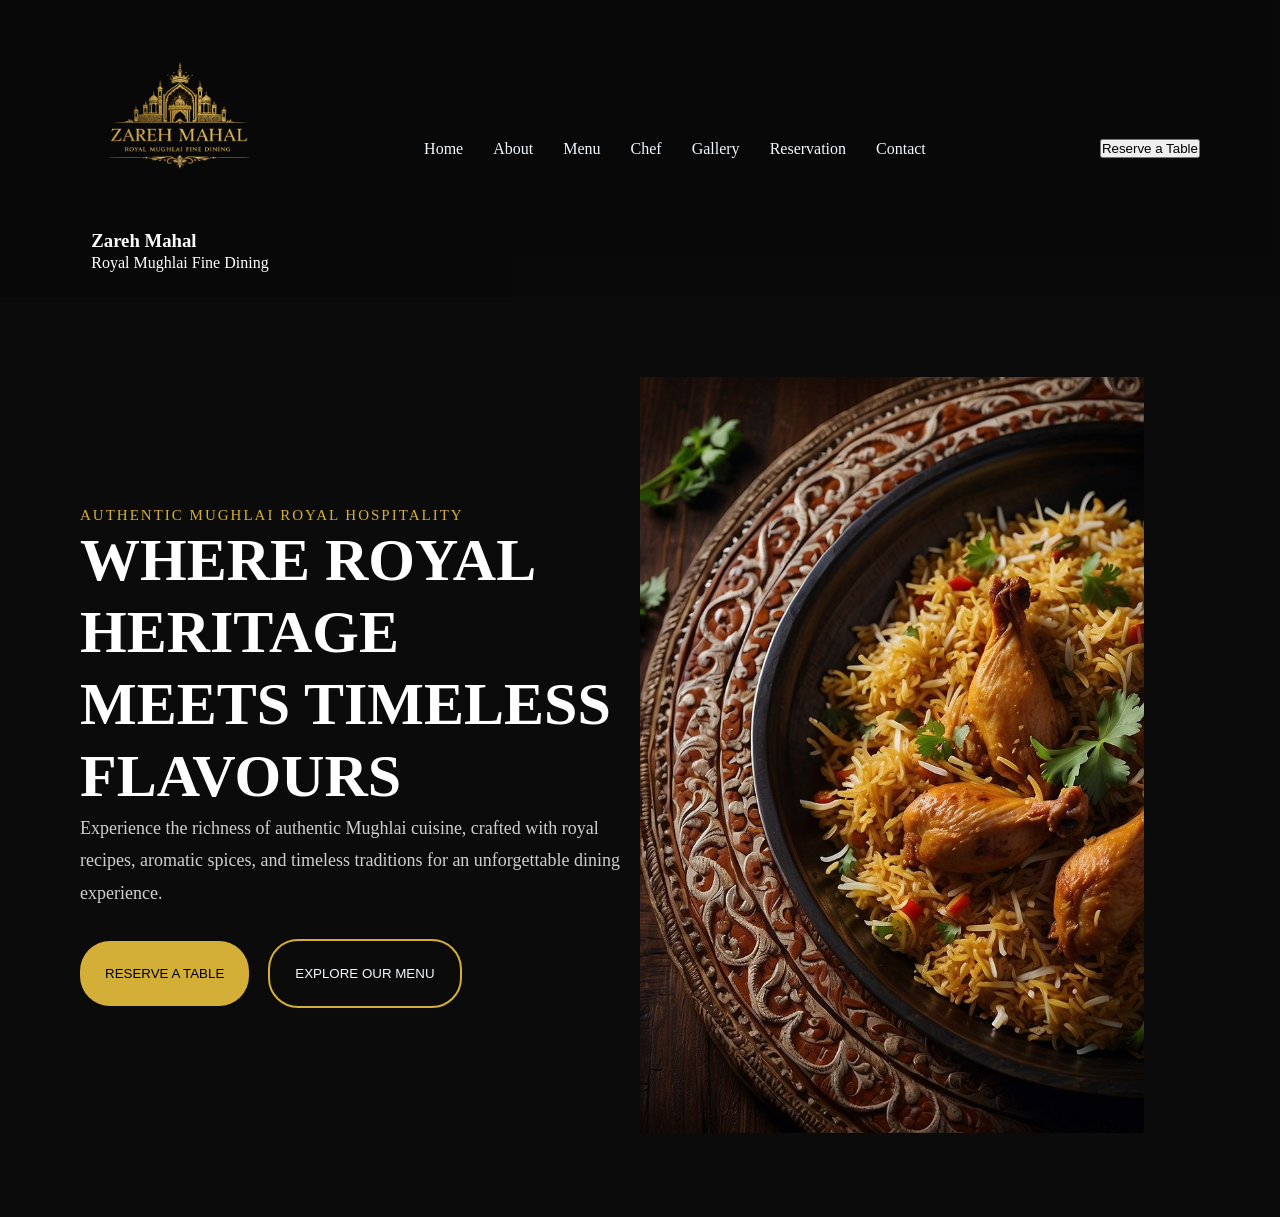
==== index.html @ f28a4c73 "Add initial HTML structure and CSS styles for Zareh Mahal website" ====
<!DOCTYPE html>
<html lang="'en">
    <head>
        <meta charset="UTF-8">
        <meta name="viewport" content="width=device-width initial scale=1.0">
        <title>ZAREH-MAHAL</title>
        <link rel="icon" type="pictures/png" href="pictures/zareh mahal logo.png">
        <link rel="stylesheet" href="styles.css">
    </head>
    <body>
        <section class="hero">
            <div class="header-part">
            <nav class="navbar">
                <div class="logo">
                    <img src="pictures/zareh mahal logo.png" alt="'zareh mahal logo">
                    <div class="logo-text">
                        <h1>Zareh Mahal</h1>
                        <p>Royal Mughlai Fine Dining</p>
                    </div>
                </div>
                <ul class="nav-links">
                    <li><a href="#home">Home</a></li>
                    <li><a href="#about">About</a></li>
                    <li><a href="#menu">Menu</a></li>
                    <li><a href="#chef">Chef</a></li>
                    <li><a href="#gallery">Gallery</a></li>
                    <li><a href="#reservation">Reservation</a></li>
                    <li><a href="#contact">Contact</a></li>
                </ul>
                <button class="reserve" >Reserve a Table</button>
            </div>
            </nav>
            <div class="hero-container">
                <div class="hero-content">
                    <span class="tagline">
                        AUTHENTIC MUGHLAI ROYAL HOSPITALITY
                    </span>
                    <h2>
                        WHERE ROYAL HERITAGE <br>
                        MEETS TIMELESS FLAVOURS
                    </h2>
                    <p>
                        Experience the richness of authentic Mughlai cuisine,
                        crafted with royal recipes, aromatic spices, and timeless traditions
                        for an unforgettable dining experience.
                    </p>
                    <button class="btn1">RESERVE A TABLE</button>
                    <button class="btn2">EXPLORE OUR MENU</button>
                </div>
                <div class="hero-image">
                    <img src="pictures/biriyanibg1.jpg" alt="Royal dish">
                </div>
            </div>
        </section>
    </body>
</html>
---- styles.css ----
*{
    margin: 0;
    padding: 0;
    box-sizing: border-box;
}
body{
    background-color: #0b0b0b;
    color: white;
}
.hero{
    width: 100%;
    min-height: 100vh;
    background-color: #0b0b0b;
}
.navbar{
    display:flex;
    justify-content: space-between;
    align-items: center;
    padding: 25px 80px;
    position: sticky;
    top: 0;

    background: rgba(0, 0, 0, 0.2);
    backdrop-filter: blur (10px);
}
.logo{
    display: flex;
    flex-direction: column;
    align-items: center;
    gap: 5px;
}
.logo img{
    width: 200px;
}
.logo h1{
    font size: 30px;
}
.logo p{
    font-family: 15px;
}
.nav-links{
    display: flex;
    list-style: none;
    gap: 30px;
    margin: 30px;
}
.nav-links a{
    text-decoration: none;
    color: aliceblue;
}
.reserve{
    margin-left: 30px;
    text-decoration: none;
}
.hero-container{
    display:flex;
    justify-content: space-between;
    align-items: center;
    padding: 80px;
}
.hero-content{
    flex: 1;
}
.hero-image{
    flex: 1;
}
.header-part{
    position: sticky;
}
.hero-image img{
    width: 90%;
    max-width: 550px;
}
.tagline{
    color: #d4af37;
    font-size:15px ;
    letter-spacing: 2px;
}
.hero-content h2{
    font-size: 60px;
    margin: 20px,0;
    line-height: 1.2;
}
.hero-content p{
    font-size: 18px;
    line-height: 1.8;
    color: #cfcfcf;
    margin-bottom: 30px;

}
.btn1,.btn2{
    padding: 25px;
    margin-right: 15px;
    cursor: pointer;
}
.logo-text h1{
    margin-bottom: 2px;
}
.logo-text p{
    margin-top: 0;
}
}
.hero-content{
    width: 50%;
}
}
.hero-content img{
    width: 50%;
    text-align: center;
}
.btn1{
    background-color: #d4af37;
    color: black;
    border: none;
    padding: 14px, 30px;
    border-radius: 30px;
    cursor: pointer;
    margin-right: 15px;
}
.btn2{
    background: transparent;
    color: aliceblue;
    border: 2px solid #d4af37;
    padding: 14px, 30px;
    border-radius: 30px;
    cursor: pointer;
}
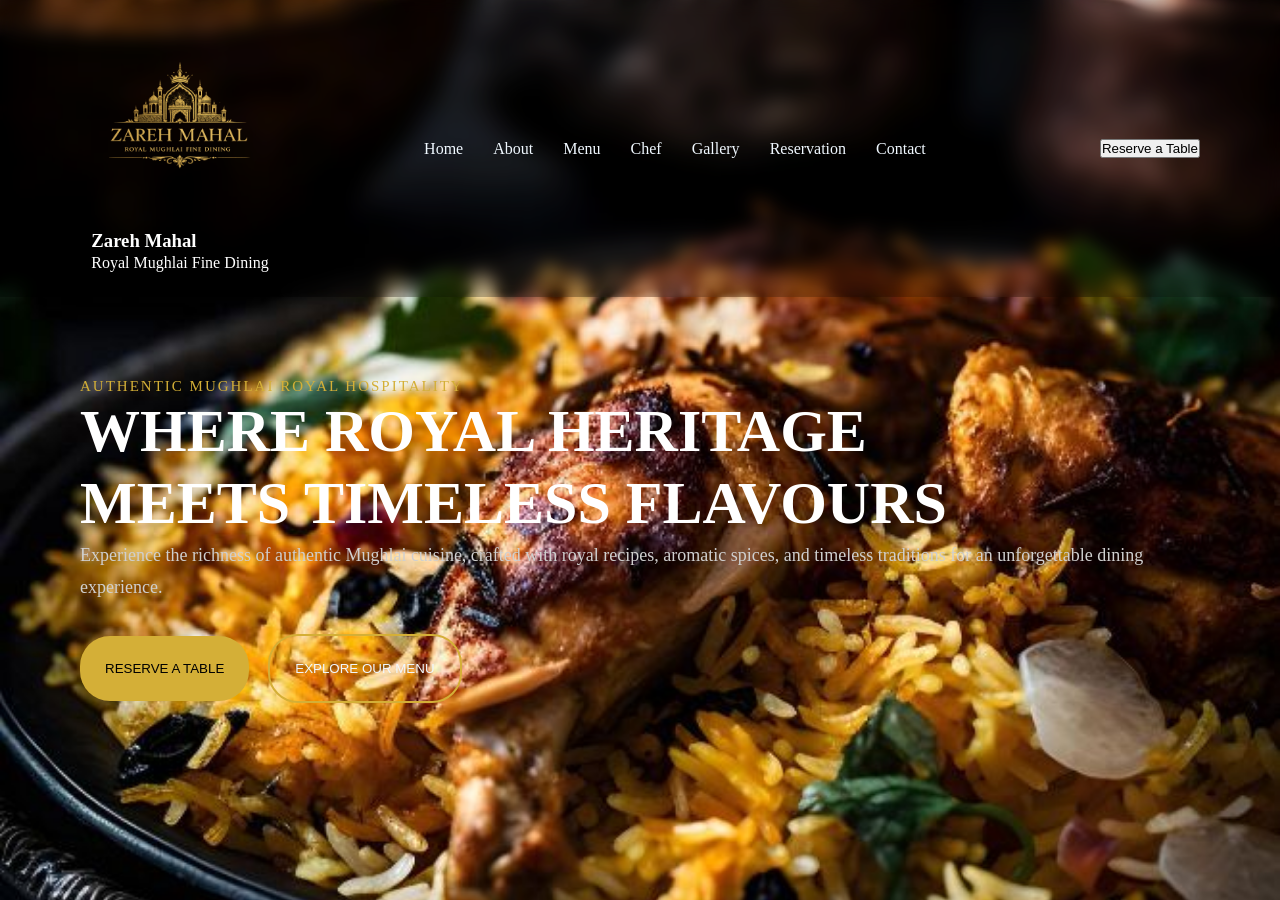
==== commit 94ee6f59: "Remove hero image from index.html, add menu.html with navigation links, and create menustyles.css; u" ====
--- a/index.html
+++ b/index.html
@@ -47,9 +47,6 @@
                     <button class="btn1">RESERVE A TABLE</button>
                     <button class="btn2">EXPLORE OUR MENU</button>
                 </div>
-                <div class="hero-image">
-                    <img src="pictures/biriyanibg1.jpg" alt="Royal dish">
-                </div>
             </div>
         </section>
     </body>
--- a/styles.css
+++ b/styles.css
@@ -11,6 +11,10 @@
     width: 100%;
     min-height: 100vh;
     background-color: #0b0b0b;
+    background-image: url(pictures/biriyanibg2.jpg);
+    background-repeat: no-repeat;
+    background-size: cover;
+    background-position: center;
 }
 .navbar{
     display:flex;
@@ -19,6 +23,10 @@
     padding: 25px 80px;
     position: sticky;
     top: 0;
+    left: 0;
+    width: 100%;
+    background: rgba(0, 0, 0, 0.2);
+    backdrop-filter: blur(8px);
 
     background: rgba(0, 0, 0, 0.2);
     backdrop-filter: blur (10px);
@@ -70,6 +78,7 @@
 .hero-image img{
     width: 90%;
     max-width: 550px;
+    border-radius: 20px;
 }
 .tagline{
     color: #d4af37;
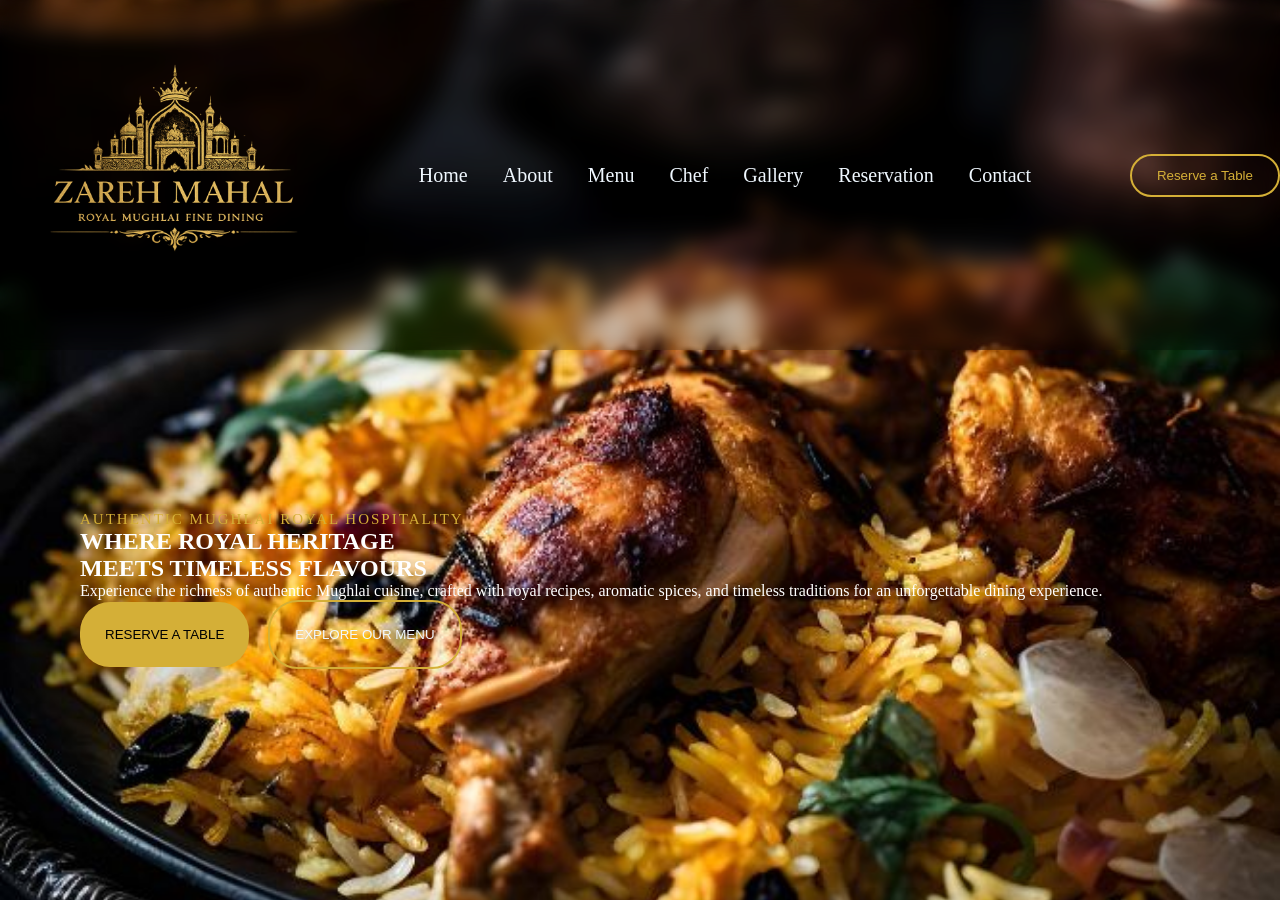
==== commit 3b49e123: "Implement menu page with detailed menu items and styles; update navigation links in index.html and s" ====
--- a/index.html
+++ b/index.html
@@ -13,15 +13,11 @@
             <nav class="navbar">
                 <div class="logo">
                     <img src="pictures/zareh mahal logo.png" alt="'zareh mahal logo">
-                    <div class="logo-text">
-                        <h1>Zareh Mahal</h1>
-                        <p>Royal Mughlai Fine Dining</p>
-                    </div>
                 </div>
                 <ul class="nav-links">
                     <li><a href="#home">Home</a></li>
                     <li><a href="#about">About</a></li>
-                    <li><a href="#menu">Menu</a></li>
+                    <li><a href="menu.html">Menu</a></li>
                     <li><a href="#chef">Chef</a></li>
                     <li><a href="#gallery">Gallery</a></li>
                     <li><a href="#reservation">Reservation</a></li>
@@ -45,7 +41,7 @@
                         for an unforgettable dining experience.
                     </p>
                     <button class="btn1">RESERVE A TABLE</button>
-                    <button class="btn2">EXPLORE OUR MENU</button>
+                    <a href="menu.html"><button class="btn2">EXPLORE OUR MENU</button></a>
                 </div>
             </div>
         </section>
--- a/styles.css
+++ b/styles.css
@@ -20,16 +20,12 @@
     display:flex;
     justify-content: space-between;
     align-items: center;
-    padding: 25px 80px;
     position: sticky;
     top: 0;
     left: 0;
     width: 100%;
     background: rgba(0, 0, 0, 0.2);
-    backdrop-filter: blur(8px);
-
-    background: rgba(0, 0, 0, 0.2);
-    backdrop-filter: blur (10px);
+    backdrop-filter: blur(10px);
 }
 .logo{
     display: flex;
@@ -38,7 +34,7 @@
     gap: 5px;
 }
 .logo img{
-    width: 200px;
+    width: 350px;
 }
 .logo h1{
     font size: 30px;
@@ -49,16 +45,22 @@
 .nav-links{
     display: flex;
     list-style: none;
-    gap: 30px;
-    margin: 30px;
+    gap: 35px;
+    font-size: 20px;
 }
 .nav-links a{
     text-decoration: none;
     color: aliceblue;
 }
 .reserve{
+    padding: 12px 25px;
+    border:2px solid #d4af37;
+    background: transparent;
     margin-left: 30px;
     text-decoration: none;
+    cursor: pointer;
+    color: #d4af37;
+    border-radius: 40px;
 }
 .hero-container{
     display:flex;
@@ -68,6 +70,7 @@
 }
 .hero-content{
     flex: 1;
+    padding-top: 80px;
 }
 .hero-image{
     flex: 1;
@@ -84,18 +87,6 @@
     color: #d4af37;
     font-size:15px ;
     letter-spacing: 2px;
-}
-.hero-content h2{
-    font-size: 60px;
-    margin: 20px,0;
-    line-height: 1.2;
-}
-.hero-content p{
-    font-size: 18px;
-    line-height: 1.8;
-    color: #cfcfcf;
-    margin-bottom: 30px;
-
 }
 .btn1,.btn2{
     padding: 25px;
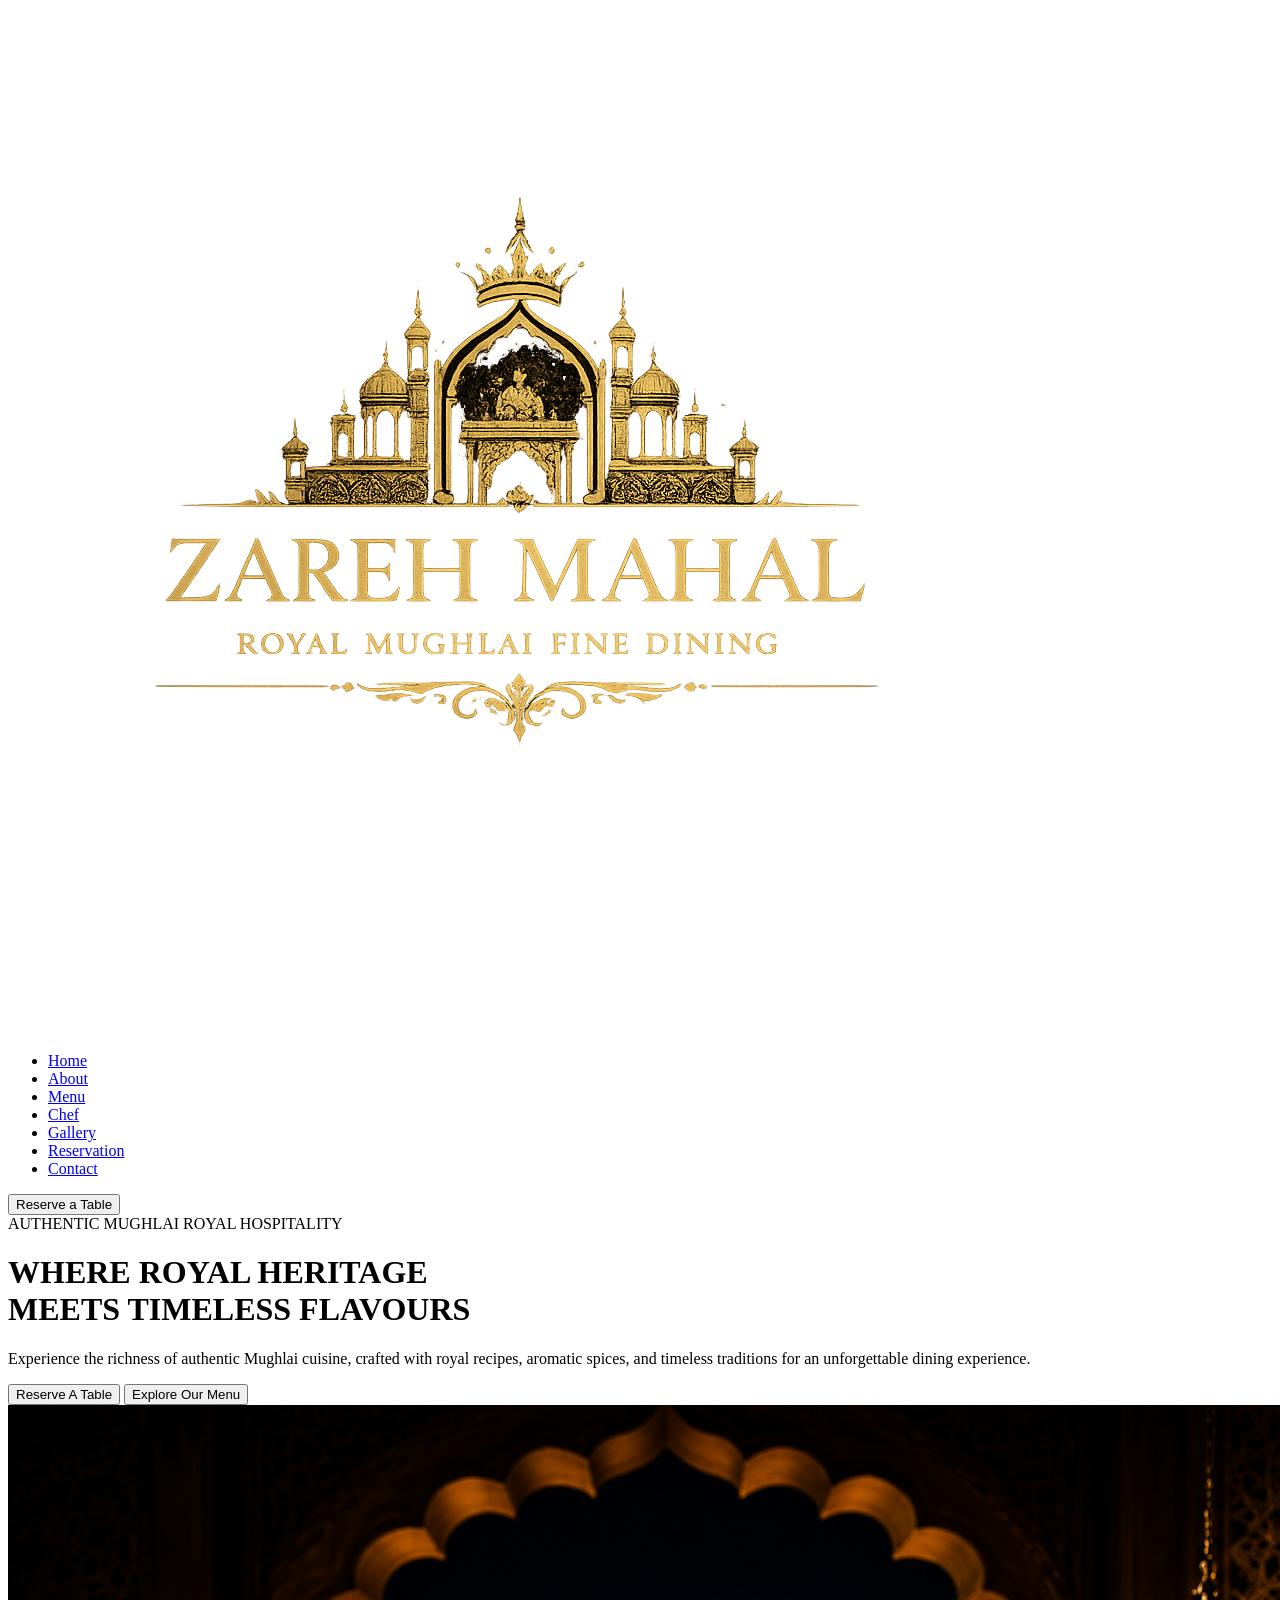
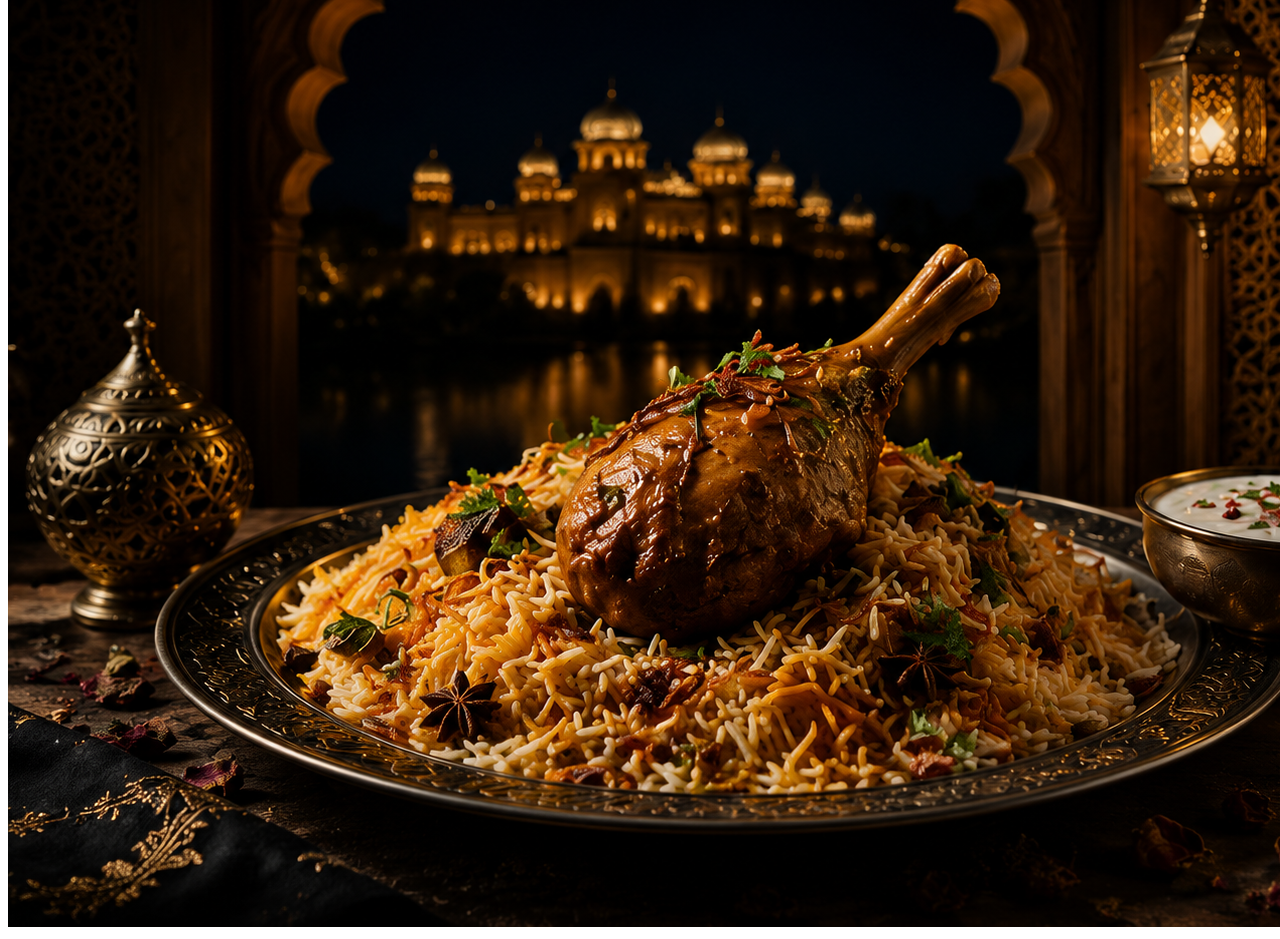
==== commit cc8bbdde: "Refactor index.html structure, enhance menu.html with new dishes, and update menustyles.css; remove " ====
--- a/index.html
+++ b/index.html
@@ -1,49 +1,75 @@
 <!DOCTYPE html>
-<html lang="'en">
+<html lang="en">
     <head>
         <meta charset="UTF-8">
-        <meta name="viewport" content="width=device-width initial scale=1.0">
+        <meta name="viewport" content="width=device-width, initial scale=1.0">
         <title>ZAREH-MAHAL</title>
         <link rel="icon" type="pictures/png" href="pictures/zareh mahal logo.png">
         <link rel="stylesheet" href="styles.css">
     </head>
     <body>
-        <section class="hero">
-            <div class="header-part">
-            <nav class="navbar">
-                <div class="logo">
-                    <img src="pictures/zareh mahal logo.png" alt="'zareh mahal logo">
+        <header class="hero">
+
+                <nav class="navbar">
+
+                    <div class="logo">
+                        <img src="pictures/zareh mahal logo.png" alt="'zareh mahal logo">
+                    </div>
+
+                    <ul class="nav-links">
+                        <li><a href="#home">Home</a></li>
+                        <li><a href="#about">About</a></li>
+                        <li><a href="menu.html">Menu</a></li>
+                        <li><a href="#chef">Chef</a></li>
+                        <li><a href="#gallery">Gallery</a></li>
+                        <li><a href="#reservation">Reservation</a></li>
+                        <li><a href="#contact">Contact</a></li>
+                    </ul>
+
+                    <a href="#reservation" class="reserve-btn"><button class="reserve" >Reserve a Table</button></a>
+                </nav>
+
+                <!-- hero -->
+
+                <div class="hero-container">
+
+                    <div class="hero-content">
+
+                        <span class="tagline">
+                            AUTHENTIC MUGHLAI ROYAL HOSPITALITY
+                        </span>
+
+                        <h1>
+                            WHERE ROYAL HERITAGE <br>
+                            MEETS TIMELESS FLAVOURS
+                        </h1>
+
+                        <p>
+                            Experience the richness of authentic Mughlai cuisine,
+                            crafted with royal recipes, aromatic spices, and timeless traditions
+                            for an unforgettable dining experience.
+                        </p>
+
+                        <div class="hero-buttons">
+                            <a href="#reservation" class="btn1"><button>Reserve A Table</button></a>
+
+                            <a href="menu.html" class="btn2"><button>Explore Our Menu</button></a>
+                        </div>
+
+                    </div>
+
                 </div>
-                <ul class="nav-links">
-                    <li><a href="#home">Home</a></li>
-                    <li><a href="#about">About</a></li>
-                    <li><a href="menu.html">Menu</a></li>
-                    <li><a href="#chef">Chef</a></li>
-                    <li><a href="#gallery">Gallery</a></li>
-                    <li><a href="#reservation">Reservation</a></li>
-                    <li><a href="#contact">Contact</a></li>
-                </ul>
-                <button class="reserve" >Reserve a Table</button>
-            </div>
-            </nav>
-            <div class="hero-container">
-                <div class="hero-content">
-                    <span class="tagline">
-                        AUTHENTIC MUGHLAI ROYAL HOSPITALITY
-                    </span>
-                    <h2>
-                        WHERE ROYAL HERITAGE <br>
-                        MEETS TIMELESS FLAVOURS
-                    </h2>
-                    <p>
-                        Experience the richness of authentic Mughlai cuisine,
-                        crafted with royal recipes, aromatic spices, and timeless traditions
-                        for an unforgettable dining experience.
-                    </p>
-                    <button class="btn1">RESERVE A TABLE</button>
-                    <a href="menu.html"><button class="btn2">EXPLORE OUR MENU</button></a>
+
+
+                <div class="hero-image">
+
+                    <img src="pictures/hero image.png" alt="hero-image">
+
                 </div>
-            </div>
+        </header>
+
+        <section id="about" class="about-section">
+            
         </section>
     </body>
 </html>
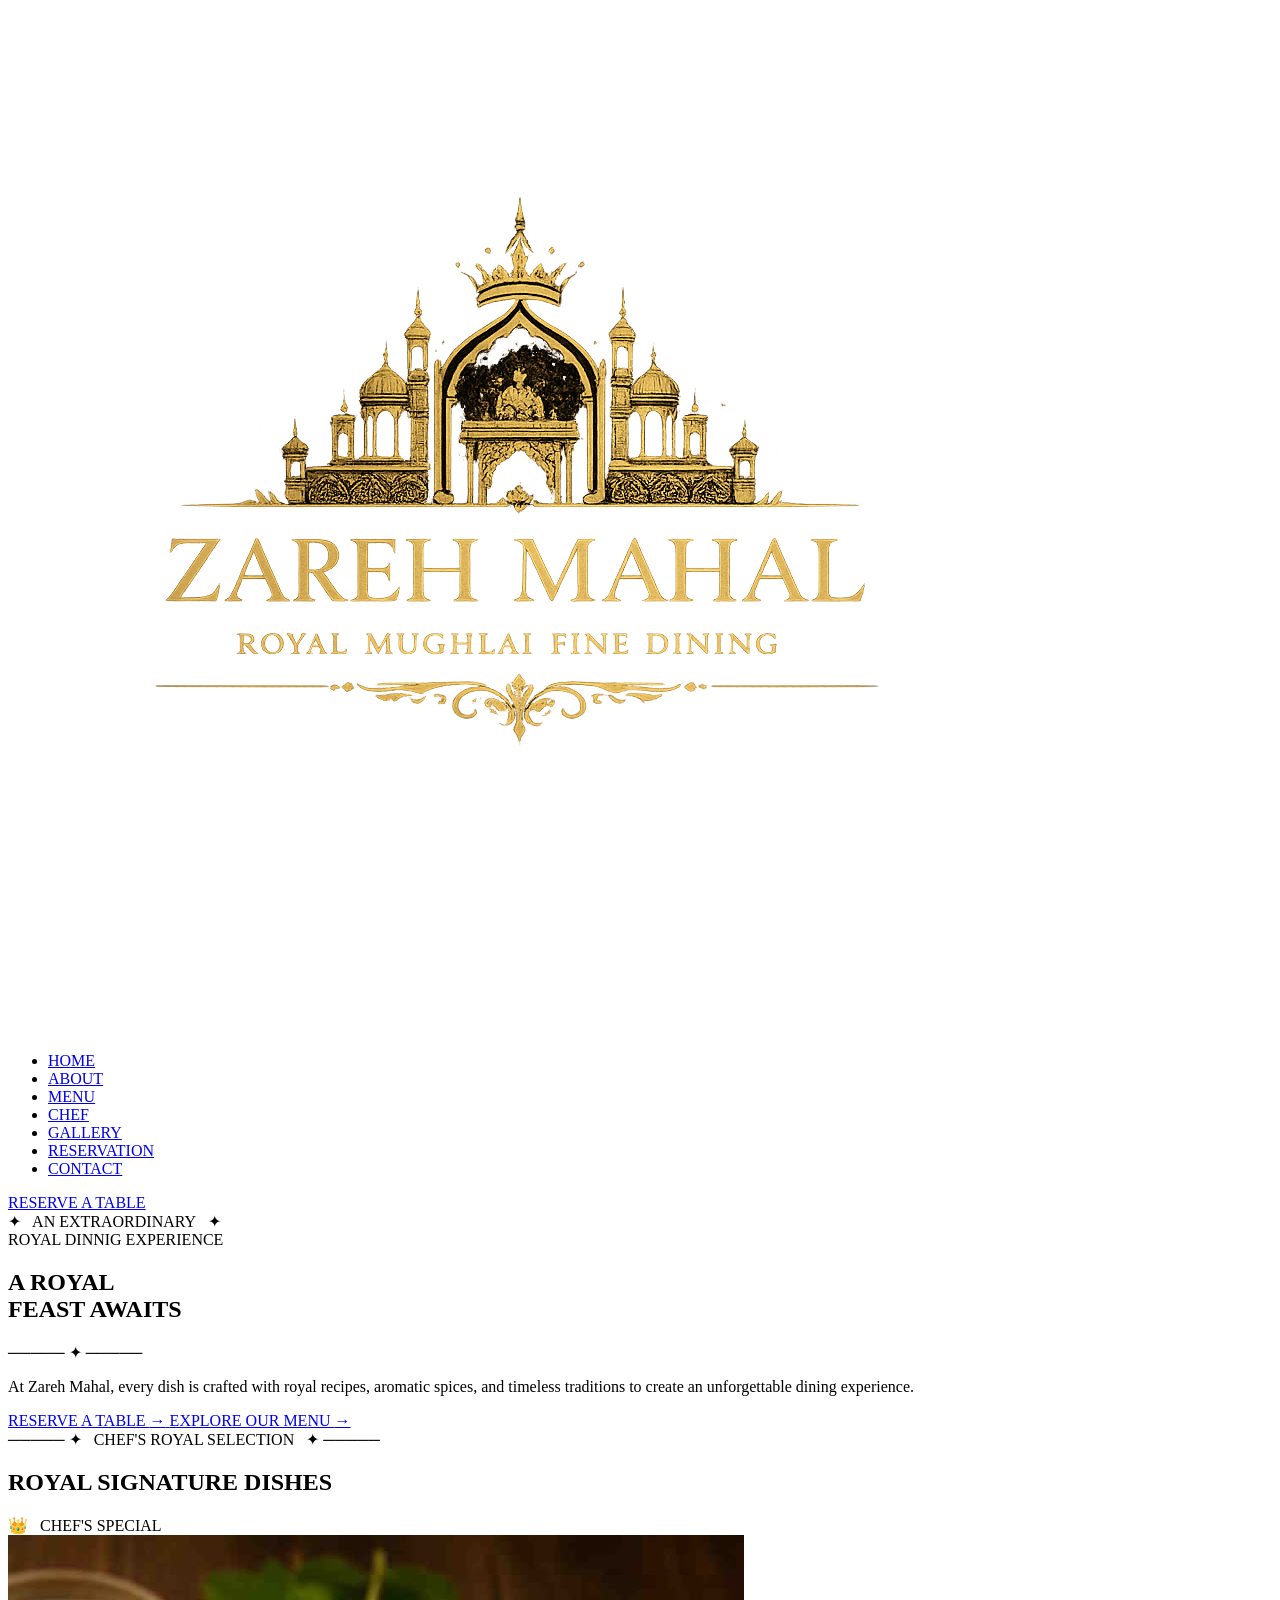
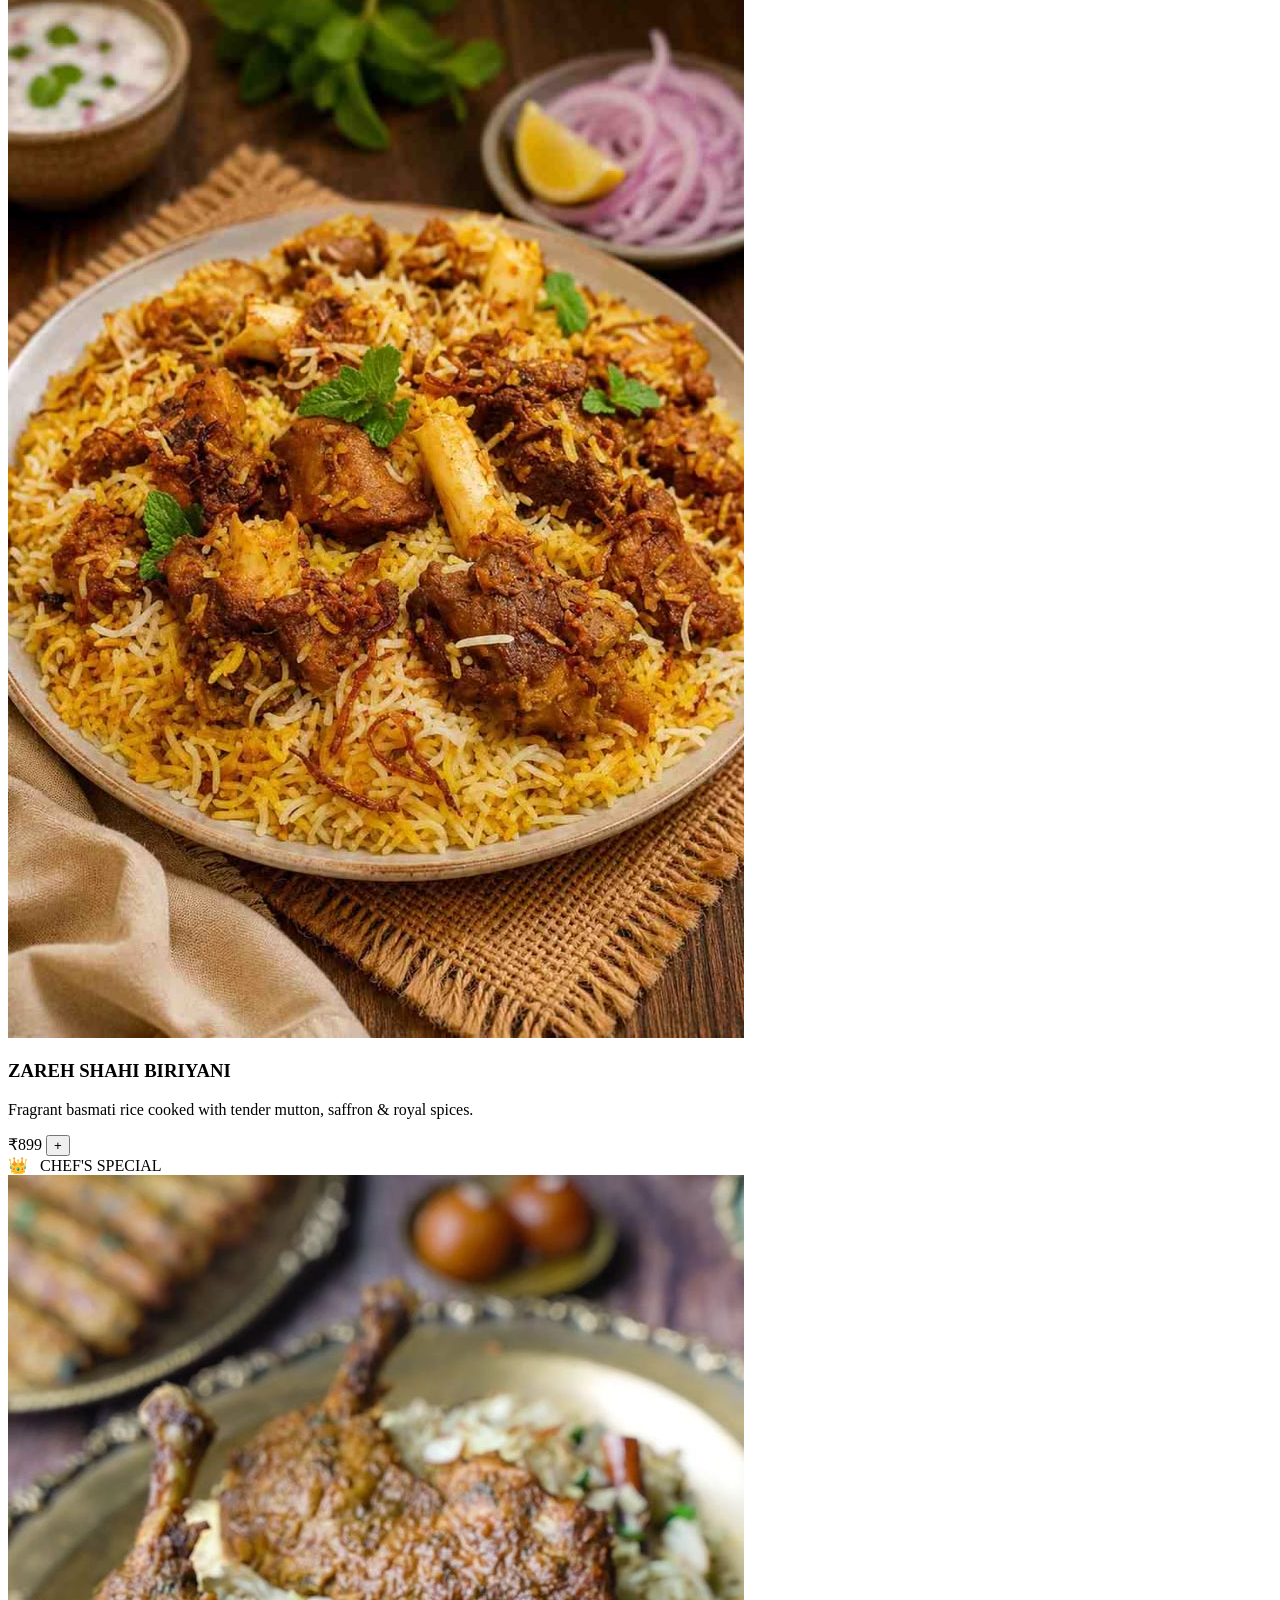
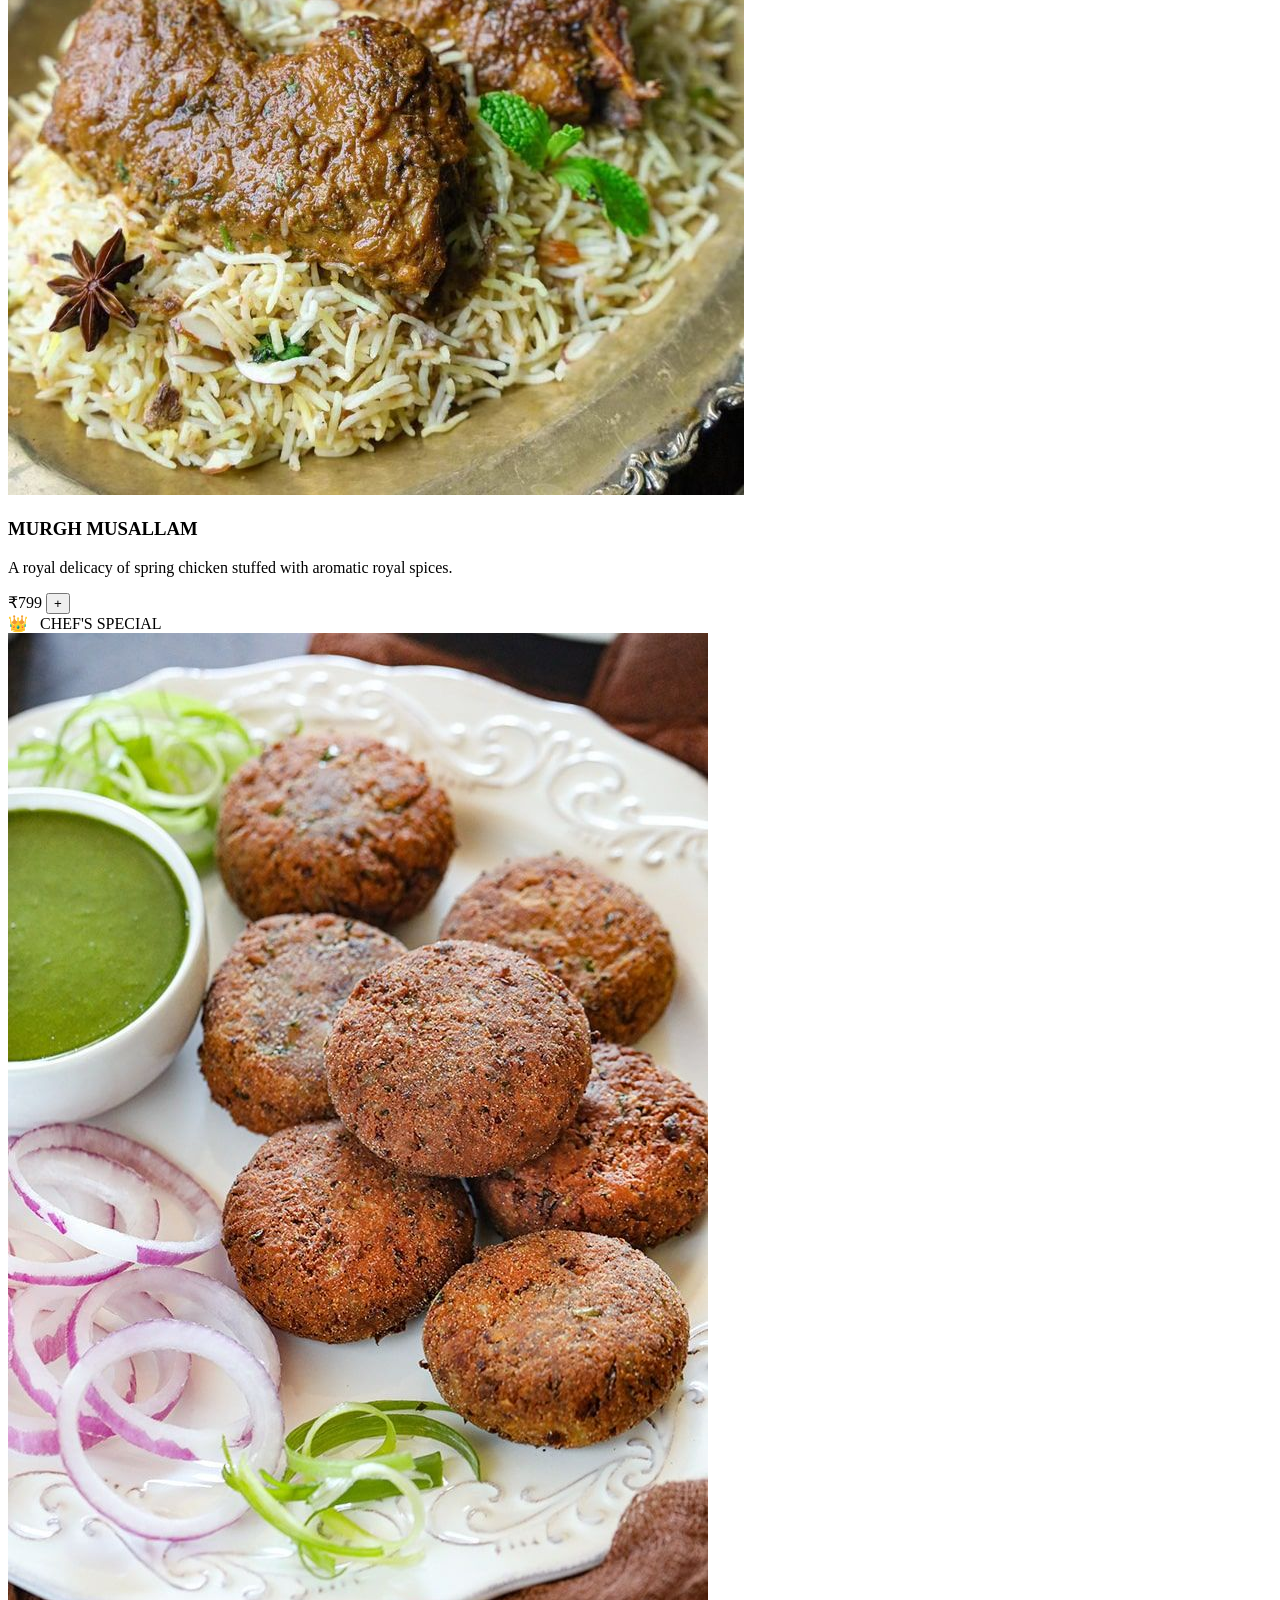
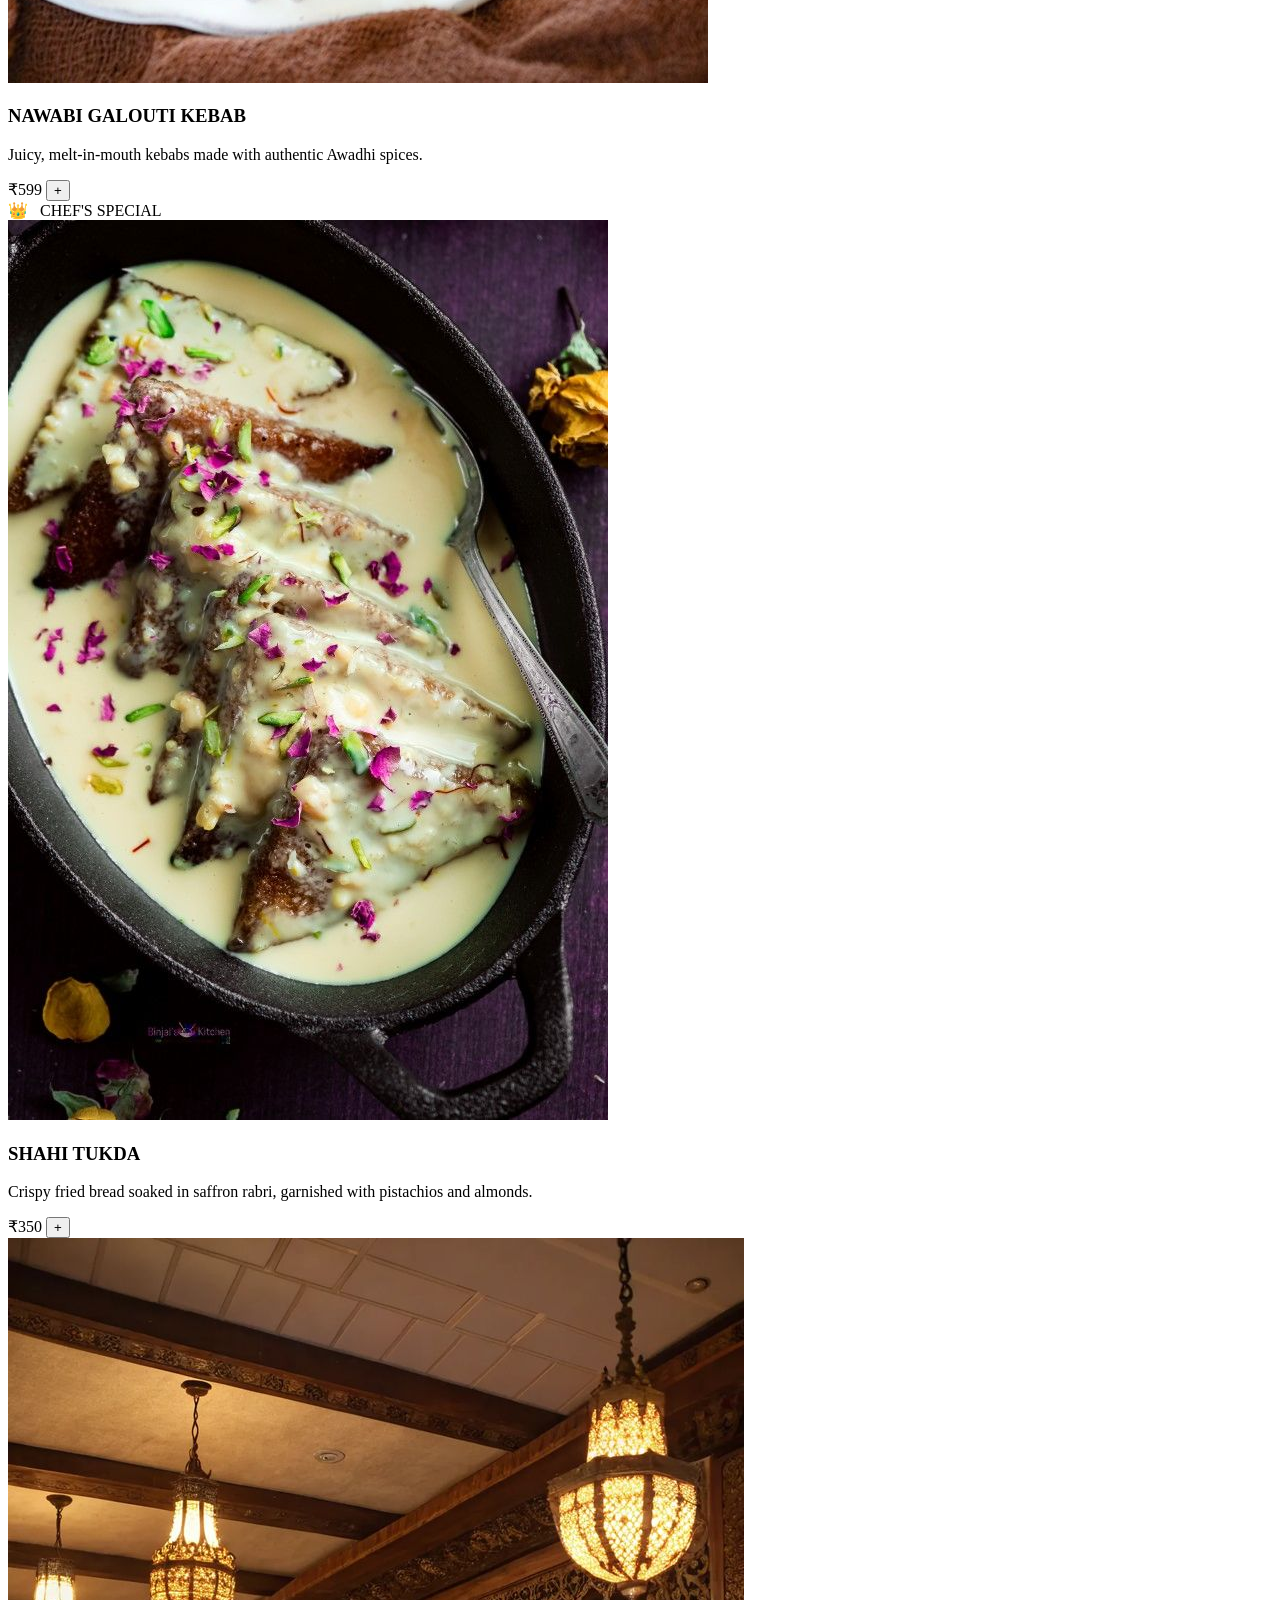
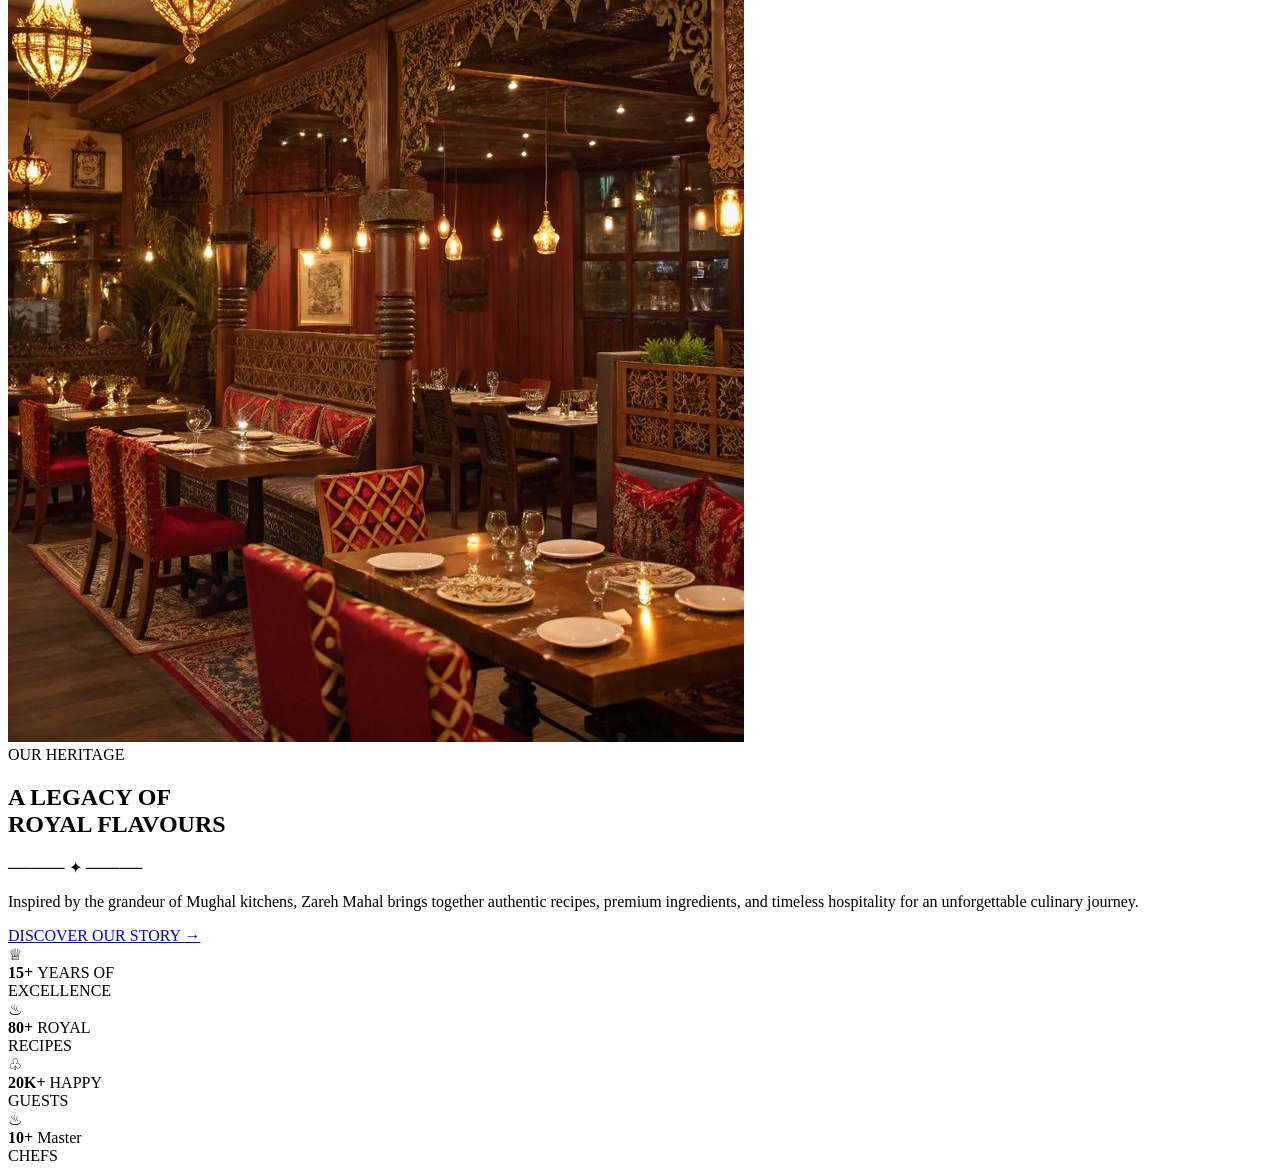
==== commit 2025b224: "Refactor index.html to enhance header structure, add hero section, and implement signature dishes; i" ====
--- a/index.html
+++ b/index.html
@@ -8,68 +8,336 @@
         <link rel="stylesheet" href="styles.css">
     </head>
     <body>
-        <header class="hero">
-
-                <nav class="navbar">
-
-                    <div class="logo">
-                        <img src="pictures/zareh mahal logo.png" alt="'zareh mahal logo">
-                    </div>
-
-                    <ul class="nav-links">
-                        <li><a href="#home">Home</a></li>
-                        <li><a href="#about">About</a></li>
-                        <li><a href="menu.html">Menu</a></li>
-                        <li><a href="#chef">Chef</a></li>
-                        <li><a href="#gallery">Gallery</a></li>
-                        <li><a href="#reservation">Reservation</a></li>
-                        <li><a href="#contact">Contact</a></li>
-                    </ul>
-
-                    <a href="#reservation" class="reserve-btn"><button class="reserve" >Reserve a Table</button></a>
-                </nav>
-
-                <!-- hero -->
-
-                <div class="hero-container">
-
-                    <div class="hero-content">
-
-                        <span class="tagline">
-                            AUTHENTIC MUGHLAI ROYAL HOSPITALITY
+        <header class="header-part">
+            <nav class="navbar">
+
+                <div class="logo">
+                    <img src="pictures/zareh mahal logo.png" alt="ZAREH-MAHAL LOGO">
+                </div>
+
+                <ul class="nav-links">
+                    <li><a href="#home" class="active">HOME</a></li>
+                    <li><a href="#about" class="active">ABOUT</a></li>
+                    <li><a href="menu.html" class="active">MENU</a></li>
+                    <li><a href="#chef" class="active">CHEF</a></li>
+                    <li><a href="#gallery" class="active">GALLERY</a></li>
+                    <li><a href="#reservation" class="active">RESERVATION</a></li>
+                    <li><a href="#contact" class="active">CONTACT</a></li>
+                </ul>
+
+                <a href="#reservation" class="reserve-btn">RESERVE A TABLE</a>
+
+            </nav>
+        </header>
+
+        <!--HERO SECTION OF HOME PAGE-->
+        <section class="hero" id="home">
+            <div class="hero-overlay"></div>
+
+            <div class="hero-content">
+
+                <div class="hero-tag">
+                    ✦ &nbsp; AN EXTRAORDINARY &nbsp; ✦
+                </div>
+
+                <div class="hero-small">
+                    ROYAL DINNIG EXPERIENCE
+                </div>
+
+                <h1>
+                    A ROYAL
+                    <br>
+                    <span>FEAST AWAITS</span>
+                </h1>
+
+                <div class="gold-line">
+                    ───── ✦ ─────
+                </div>
+
+                <p>
+                    At Zareh Mahal, every dish is crafted with royal
+                    recipes, aromatic spices, and timeless traditions
+                    to create an unforgettable dining experience.
+                </p>
+
+                <div class="hero-btns">
+
+                    <a href="#reservation" class="gold-btn">
+                        RESERVE A TABLE
+                        <span>→</span>
+                    </a>
+
+                    <a href="menu.html" class="outline-btn">
+                        EXPLORE OUR MENU
+                        <span>→</span>
+                    </a>
+
+                </div>
+
+            </div>
+        </section>
+
+        <!--Signature dishes-->
+        <section class="signature" id="chef">
+
+            <div class="section-heading">
+
+                <div class="section-top">
+                    ───── ✦ &nbsp; CHEF'S ROYAL SELECTION &nbsp; ✦ ─────
+                </div>
+
+                <h2>
+                    ROYAL SIGNATURE DISHES
+                </h2>
+
+            </div>
+
+            <div class="dish-container">
+                <!--card1-->
+
+                <div class="dish-card">
+
+                    <div class="special">
+                        👑 &nbsp; CHEF'S SPECIAL
+                    </div>
+
+                    <img src="pictures/Zareh Shahi Biryani.jpg" alt="Zareh Shahi Biryani">
+
+                    <h3>ZAREH SHAHI BIRIYANI</h3>
+
+                    <p>
+                        Fragrant basmati rice cooked with tender
+                        mutton, saffron & royal spices. 
+                    </p>
+
+                    <div class="dish-bottom">
+
+                        <span>
+                            ₹899
                         </span>
 
-                        <h1>
-                            WHERE ROYAL HERITAGE <br>
-                            MEETS TIMELESS FLAVOURS
-                        </h1>
-
-                        <p>
-                            Experience the richness of authentic Mughlai cuisine,
-                            crafted with royal recipes, aromatic spices, and timeless traditions
-                            for an unforgettable dining experience.
-                        </p>
-
-                        <div class="hero-buttons">
-                            <a href="#reservation" class="btn1"><button>Reserve A Table</button></a>
-
-                            <a href="menu.html" class="btn2"><button>Explore Our Menu</button></a>
-                        </div>
-
-                    </div>
-
-                </div>
-
-
-                <div class="hero-image">
-
-                    <img src="pictures/hero image.png" alt="hero-image">
-
-                </div>
-        </header>
-
-        <section id="about" class="about-section">
-            
-        </section>
+                        <button>
+                            +
+                        </button>
+
+                    </div>
+
+                </div>
+
+
+                <!--card2-->
+
+                <div class="dish-card">
+
+                    <div class="special">
+                        👑 &nbsp; CHEF'S SPECIAL
+                    </div>
+
+                    <img src="pictures/Murgh Musallam.jpg" alt="Murgh Musallam">
+
+                    <h3>MURGH MUSALLAM</h3>
+
+                    <p>
+                        A royal delicacy of spring chicken stuffed
+                    with aromatic royal spices.
+                    </p>
+
+                    <div class="dish-bottom">
+
+                        <span>
+                            ₹799
+                        </span>
+
+                        <button>
+                            +
+                        </button>
+
+                    </div>
+
+                </div>
+
+                <!--card3-->
+
+                <div class="dish-card">
+
+                    <div class="special">
+                        👑 &nbsp; CHEF'S SPECIAL
+                    </div>
+
+                    <img src="pictures/Galouti Kebab.jpg" alt="Galouti Kebab">
+
+                    <h3>NAWABI GALOUTI KEBAB</h3>
+
+                    <p>
+                        Juicy, melt-in-mouth kebabs made with
+                        authentic Awadhi spices. 
+                    </p>
+
+                    <div class="dish-bottom">
+
+                        <span>
+                            ₹599
+                        </span>
+
+                        <button>
+                            +
+                        </button>
+
+                    </div>
+
+                </div>
+
+                <!--card4-->
+
+                <div class="dish-card">
+
+                    <div class="special">
+                        👑 &nbsp; CHEF'S SPECIAL
+                    </div>
+
+                    <img src="pictures/Shahi Tukda.jpg" alt="Shahi Tukda">
+
+                    <h3>SHAHI TUKDA</h3>
+
+                    <p>
+                        Crispy fried bread soaked in saffron rabri, garnished with pistachios and almonds.
+                    </p>
+
+                    <div class="dish-bottom">
+
+                        <span>
+                            ₹350
+                        </span>
+
+                        <button>
+                            +
+                        </button>
+
+                    </div>
+
+                </div>
+
+            </div>
+
+    </section>
+
+    <!-------------------heritage-------------------->
+
+    <section class="heritage" id="about">
+
+        <div class="heritage-image">
+            <img src="pictures/about interior.jpg" alt="grand interior">
+        </div>
+
+        <div class="heritage-content">
+
+            <div class="small-title">
+                OUR HERITAGE
+            </div>
+
+            <h2>
+                A LEGACY OF 
+                <br>
+                <span>ROYAL FLAVOURS</span>
+            </h2>
+
+            <div class="gold-lines">
+                ───── ✦ ─────
+            </div>
+
+            <p>
+                Inspired by the grandeur of Mughal kitchens,
+                Zareh Mahal brings together authentic recipes,
+                premium ingredients, and timeless hospitality
+                for an unforgettable culinary journey.
+            </p>
+
+            <a href="#about" class="story-btn">
+                DISCOVER OUR STORY
+                <span>→</span>
+            </a>
+
+        </div>
+
+        <!-------Statictics-------->
+
+        <div class="status">
+
+            <div class="stat">
+
+                <div class="stat-icon">
+                    ♕
+                </div>
+
+                <strong>
+                    15+
+                </strong>
+
+                <span>
+                    YEARS OF
+                    <br>
+                    EXCELLENCE
+                </span>
+            </div>
+
+            <div class="stat">
+
+                <div class="stat-icon">
+                    ♨
+                </div>
+
+                <strong>
+                    80+
+                </strong>
+
+                <span>
+                    ROYAL
+                    <br>
+                    RECIPES
+                </span>
+
+            </div>
+
+            <div class="stat">
+
+                <div class="stat-icon">
+                    ♧
+                </div>
+
+                <strong>
+                    20K+
+                </strong>
+
+                <span>
+                    HAPPY
+                    <br>
+                    GUESTS
+                </span>
+
+            </div>
+
+            <div class="stat">
+
+                <div class="stat-icon">
+                    ♨
+                </div>
+
+                <strong>
+                    10+
+                </strong>
+
+                <span>
+                    Master
+                    <br>
+                    CHEFS
+                </span>
+
+            </div>
+
+        </div>
+
+    </section>
+
+    <!-----------Reservation---------->
     </body>
 </html>
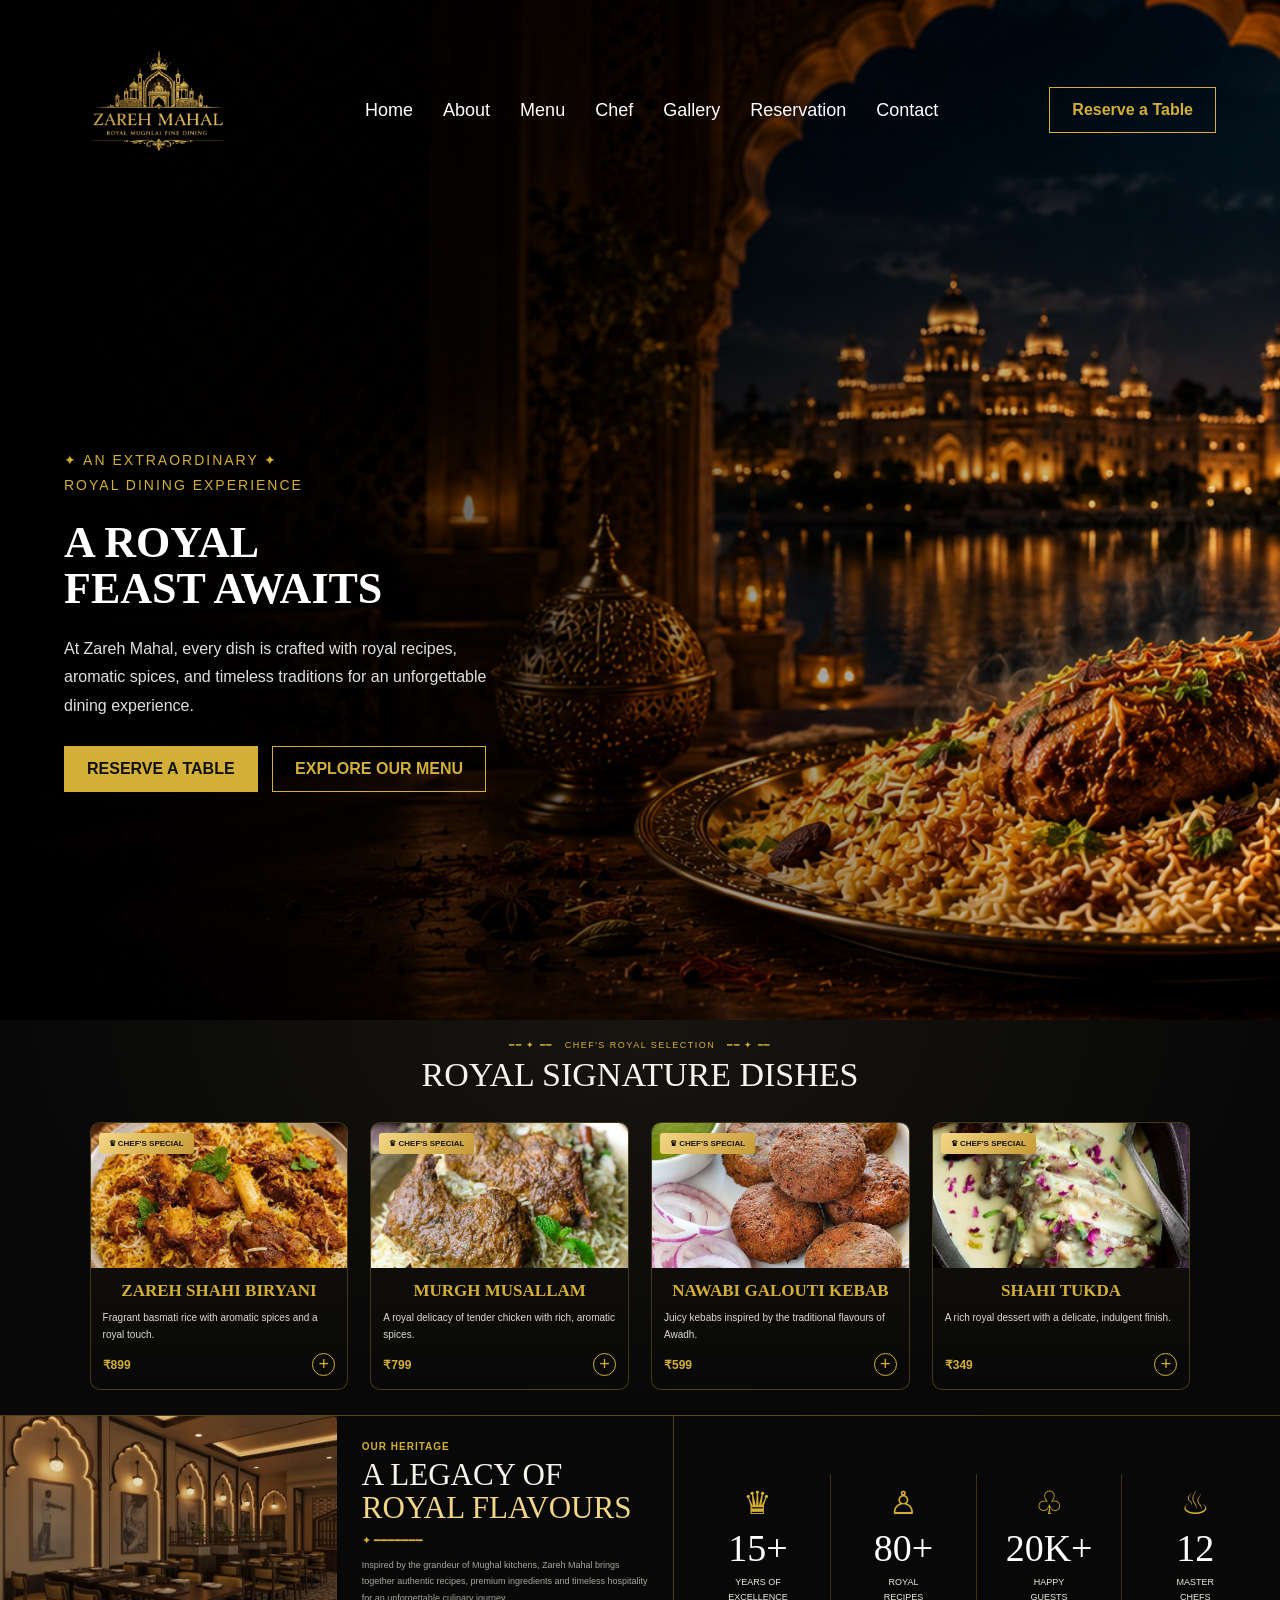
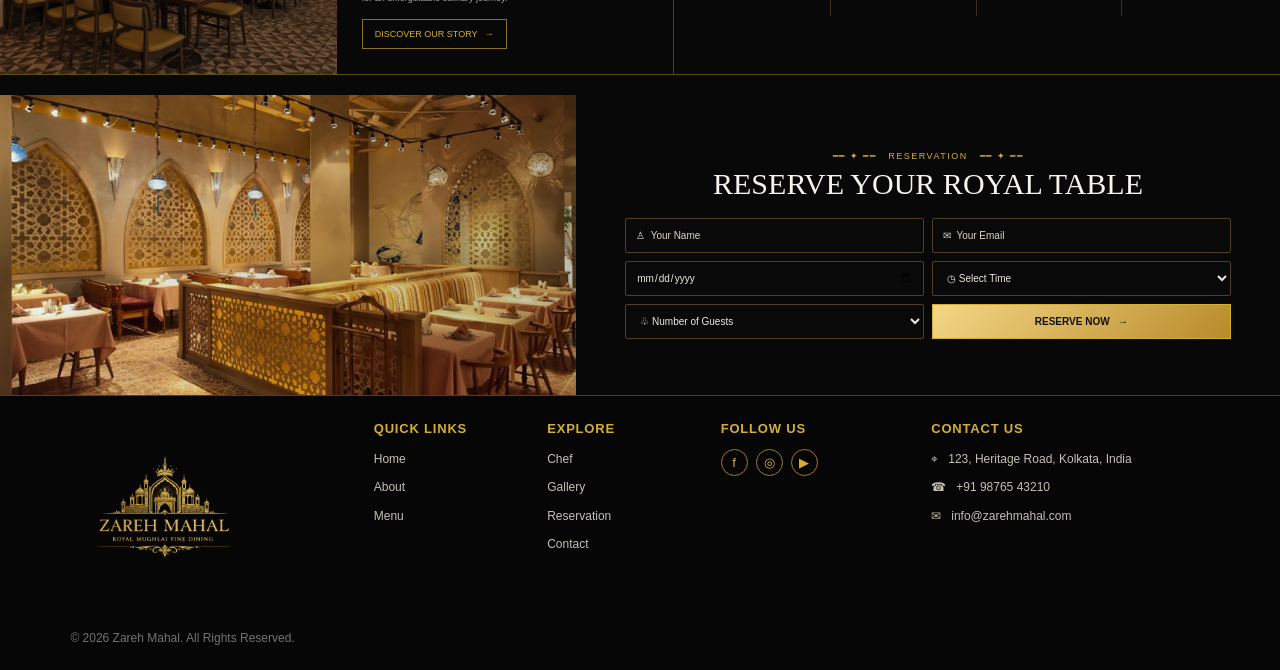
==== commit 403b0828: "Refactor index.html for improved structure and navigation; enhance menustyles.css for better styling" ====
--- a/index.html
+++ b/index.html
@@ -1,343 +1,330 @@
+
 <!DOCTYPE html>
 <html lang="en">
-    <head>
-        <meta charset="UTF-8">
-        <meta name="viewport" content="width=device-width, initial scale=1.0">
-        <title>ZAREH-MAHAL</title>
-        <link rel="icon" type="pictures/png" href="pictures/zareh mahal logo.png">
-        <link rel="stylesheet" href="styles.css">
-    </head>
-    <body>
-        <header class="header-part">
-            <nav class="navbar">
-
-                <div class="logo">
-                    <img src="pictures/zareh mahal logo.png" alt="ZAREH-MAHAL LOGO">
-                </div>
-
-                <ul class="nav-links">
-                    <li><a href="#home" class="active">HOME</a></li>
-                    <li><a href="#about" class="active">ABOUT</a></li>
-                    <li><a href="menu.html" class="active">MENU</a></li>
-                    <li><a href="#chef" class="active">CHEF</a></li>
-                    <li><a href="#gallery" class="active">GALLERY</a></li>
-                    <li><a href="#reservation" class="active">RESERVATION</a></li>
-                    <li><a href="#contact" class="active">CONTACT</a></li>
-                </ul>
-
-                <a href="#reservation" class="reserve-btn">RESERVE A TABLE</a>
-
-            </nav>
-        </header>
-
-        <!--HERO SECTION OF HOME PAGE-->
-        <section class="hero" id="home">
-            <div class="hero-overlay"></div>
-
-            <div class="hero-content">
-
-                <div class="hero-tag">
-                    ✦ &nbsp; AN EXTRAORDINARY &nbsp; ✦
-                </div>
-
-                <div class="hero-small">
-                    ROYAL DINNIG EXPERIENCE
-                </div>
-
-                <h1>
-                    A ROYAL
-                    <br>
-                    <span>FEAST AWAITS</span>
-                </h1>
-
-                <div class="gold-line">
-                    ───── ✦ ─────
-                </div>
-
-                <p>
-                    At Zareh Mahal, every dish is crafted with royal
-                    recipes, aromatic spices, and timeless traditions
-                    to create an unforgettable dining experience.
-                </p>
-
-                <div class="hero-btns">
-
-                    <a href="#reservation" class="gold-btn">
-                        RESERVE A TABLE
-                        <span>→</span>
-                    </a>
-
-                    <a href="menu.html" class="outline-btn">
-                        EXPLORE OUR MENU
-                        <span>→</span>
-                    </a>
-
-                </div>
-
-            </div>
-        </section>
-
-        <!--Signature dishes-->
-        <section class="signature" id="chef">
-
-            <div class="section-heading">
-
-                <div class="section-top">
-                    ───── ✦ &nbsp; CHEF'S ROYAL SELECTION &nbsp; ✦ ─────
-                </div>
-
-                <h2>
-                    ROYAL SIGNATURE DISHES
-                </h2>
-
-            </div>
-
-            <div class="dish-container">
-                <!--card1-->
-
-                <div class="dish-card">
-
-                    <div class="special">
-                        👑 &nbsp; CHEF'S SPECIAL
+<head>
+    <meta charset="UTF-8">
+    <meta name="viewport" content="width=device-width, initial-scale=1.0">
+    <title>Zareh Mahal | Royal Mughlai Fine Dining</title>
+    <link rel="stylesheet" href="styles.css">
+</head>
+
+<body>
+
+    <section class="hero">
+
+    <!-- Navbar -->
+    <nav class="navbar">
+        <div class="logo">
+            <img src="pictures/zareh mahal logo.png"
+                 alt="Zareh Mahal Logo">
+        </div>
+
+        <ul class="nav-links">
+            <li><a href="#home">Home</a></li>
+            <li><a href="#about">About</a></li>
+            <li><a href="menu.html">Menu</a></li>
+            <li><a href="#chef">Chef</a></li>
+            <li><a href="#gallery">Gallery</a></li>
+            <li><a href="#reservation">Reservation</a></li>
+            <li><a href="#contact">Contact</a></li>
+        </ul>
+
+        <button class="reserve">Reserve a Table</button>
+    </nav>
+
+    <!-- Hero content -->
+    <div class="hero-container">
+        <div class="hero-content">
+
+            <span class="tagline">
+                ✦ AN EXTRAORDINARY ✦
+                <br>
+                ROYAL DINING EXPERIENCE
+            </span>
+
+            <h1>
+                A ROYAL<br>
+                FEAST AWAITS
+            </h1>
+
+            <p>
+                At Zareh Mahal, every dish is crafted with royal
+                recipes, aromatic spices, and timeless traditions
+                for an unforgettable dining experience.
+            </p>
+
+            <button class="btn1">RESERVE A TABLE</button>
+            <a href="menu.html">
+                <button class="btn2">EXPLORE OUR MENU</button>
+            </a>
+
+        </div>
+    </div>
+
+</section>
+
+
+    <!-- SIGNATURE DISHES -->
+    <section class="signature-section" id="gallery">
+
+        <div class="section-heading">
+            <span>━━ ✦ ━━ &nbsp; CHEF'S ROYAL SELECTION &nbsp; ━━ ✦ ━━</span>
+            <h2>ROYAL SIGNATURE DISHES</h2>
+        </div>
+
+        <div class="dish-container">
+
+            <article class="dish-card">
+                <div class="dish-image">
+                    <img
+                        src="pictures/Zareh Shahi Biryani.jpg"
+                        alt="Royal biryani"
+                    >
+                    <span class="special-badge">♛ CHEF'S SPECIAL</span>
+                </div>
+
+                <div class="dish-info">
+                    <h3>ZAREH SHAHI BIRYANI</h3>
+                    <p>Fragrant basmati rice with aromatic spices and a royal touch.</p>
+                    <div class="dish-bottom">
+                        <strong>₹899</strong>
+                        <a href="menu.html" class="plus-button" aria-label="Explore biryani">+</a>
                     </div>
-
-                    <img src="pictures/Zareh Shahi Biryani.jpg" alt="Zareh Shahi Biryani">
-
-                    <h3>ZAREH SHAHI BIRIYANI</h3>
-
-                    <p>
-                        Fragrant basmati rice cooked with tender
-                        mutton, saffron & royal spices. 
-                    </p>
-
+                </div>
+            </article>
+
+
+            <article class="dish-card">
+                <div class="dish-image">
+                    <img
+                        src="pictures/Murgh Musallam.jpg"
+                        alt="Roasted chicken"
+                    >
+                    <span class="special-badge">♛ CHEF'S SPECIAL</span>
+                </div>
+
+                <div class="dish-info">
+                    <h3>MURGH MUSALLAM</h3>
+                    <p>A royal delicacy of tender chicken with rich, aromatic spices.</p>
                     <div class="dish-bottom">
-
-                        <span>
-                            ₹899
-                        </span>
-
-                        <button>
-                            +
-                        </button>
-
+                        <strong>₹799</strong>
+                        <a href="menu.html" class="plus-button" aria-label="Explore chicken dishes">+</a>
                     </div>
-
-                </div>
-
-
-                <!--card2-->
-
-                <div class="dish-card">
-
-                    <div class="special">
-                        👑 &nbsp; CHEF'S SPECIAL
+                </div>
+            </article>
+
+
+            <article class="dish-card">
+                <div class="dish-image">
+                    <img
+                        src="pictures/Galouti Kebab.jpg"
+                        alt="Kebab platter"
+                    >
+                    <span class="special-badge">♛ CHEF'S SPECIAL</span>
+                </div>
+
+                <div class="dish-info">
+                    <h3>NAWABI GALOUTI KEBAB</h3>
+                    <p>Juicy kebabs inspired by the traditional flavours of Awadh.</p>
+                    <div class="dish-bottom">
+                        <strong>₹599</strong>
+                        <a href="menu.html" class="plus-button" aria-label="Explore kebabs">+</a>
                     </div>
-
-                    <img src="pictures/Murgh Musallam.jpg" alt="Murgh Musallam">
-
-                    <h3>MURGH MUSALLAM</h3>
-
-                    <p>
-                        A royal delicacy of spring chicken stuffed
-                    with aromatic royal spices.
-                    </p>
-
+                </div>
+            </article>
+
+
+            <article class="dish-card">
+                <div class="dish-image">
+                    <img
+                        src="pictures/Shahi Tukda.jpg"
+                        alt="Royal dessert"
+                    >
+                    <span class="special-badge">♛ CHEF'S SPECIAL</span>
+                </div>
+
+                <div class="dish-info">
+                    <h3>SHAHI TUKDA</h3>
+                    <p>A rich royal dessert with a delicate, indulgent finish.</p>
                     <div class="dish-bottom">
-
-                        <span>
-                            ₹799
-                        </span>
-
-                        <button>
-                            +
-                        </button>
-
+                        <strong>₹349</strong>
+                        <a href="menu.html" class="plus-button" aria-label="Explore desserts">+</a>
                     </div>
-
-                </div>
-
-                <!--card3-->
-
-                <div class="dish-card">
-
-                    <div class="special">
-                        👑 &nbsp; CHEF'S SPECIAL
-                    </div>
-
-                    <img src="pictures/Galouti Kebab.jpg" alt="Galouti Kebab">
-
-                    <h3>NAWABI GALOUTI KEBAB</h3>
-
-                    <p>
-                        Juicy, melt-in-mouth kebabs made with
-                        authentic Awadhi spices. 
-                    </p>
-
-                    <div class="dish-bottom">
-
-                        <span>
-                            ₹599
-                        </span>
-
-                        <button>
-                            +
-                        </button>
-
-                    </div>
-
-                </div>
-
-                <!--card4-->
-
-                <div class="dish-card">
-
-                    <div class="special">
-                        👑 &nbsp; CHEF'S SPECIAL
-                    </div>
-
-                    <img src="pictures/Shahi Tukda.jpg" alt="Shahi Tukda">
-
-                    <h3>SHAHI TUKDA</h3>
-
-                    <p>
-                        Crispy fried bread soaked in saffron rabri, garnished with pistachios and almonds.
-                    </p>
-
-                    <div class="dish-bottom">
-
-                        <span>
-                            ₹350
-                        </span>
-
-                        <button>
-                            +
-                        </button>
-
-                    </div>
-
-                </div>
-
-            </div>
-
+                </div>
+            </article>
+
+        </div>
     </section>
 
-    <!-------------------heritage-------------------->
-
-    <section class="heritage" id="about">
-
-        <div class="heritage-image">
-            <img src="pictures/about interior.jpg" alt="grand interior">
-        </div>
+
+    <!-- HERITAGE SECTION -->
+    <section class="heritage-section" id="about">
+
+        <div class="heritage-image"></div>
 
         <div class="heritage-content">
-
-            <div class="small-title">
-                OUR HERITAGE
-            </div>
+            <span class="eyebrow">OUR HERITAGE</span>
 
             <h2>
-                A LEGACY OF 
-                <br>
+                A LEGACY OF
                 <span>ROYAL FLAVOURS</span>
             </h2>
 
-            <div class="gold-lines">
-                ───── ✦ ─────
-            </div>
+            <div class="small-divider">✦ ━━━━━━━</div>
 
             <p>
                 Inspired by the grandeur of Mughal kitchens,
                 Zareh Mahal brings together authentic recipes,
-                premium ingredients, and timeless hospitality
+                premium ingredients and timeless hospitality
                 for an unforgettable culinary journey.
             </p>
 
-            <a href="#about" class="story-btn">
-                DISCOVER OUR STORY
-                <span>→</span>
+            <a href="#contact" class="small-button">
+                DISCOVER OUR STORY &nbsp; →
             </a>
-
-        </div>
-
-        <!-------Statictics-------->
-
-        <div class="status">
+        </div>
+
+        <div class="stats-container" id="chef">
 
             <div class="stat">
-
-                <div class="stat-icon">
-                    ♕
-                </div>
-
-                <strong>
-                    15+
-                </strong>
-
-                <span>
-                    YEARS OF
-                    <br>
-                    EXCELLENCE
-                </span>
+                <span class="stat-icon">♛</span>
+                <strong>15+</strong>
+                <p>YEARS OF<br>EXCELLENCE</p>
             </div>
 
             <div class="stat">
-
-                <div class="stat-icon">
-                    ♨
-                </div>
-
-                <strong>
-                    80+
-                </strong>
-
-                <span>
-                    ROYAL
-                    <br>
-                    RECIPES
-                </span>
-
+                <span class="stat-icon">♙</span>
+                <strong>80+</strong>
+                <p>ROYAL<br>RECIPES</p>
             </div>
 
             <div class="stat">
-
-                <div class="stat-icon">
-                    ♧
-                </div>
-
-                <strong>
-                    20K+
-                </strong>
-
-                <span>
-                    HAPPY
-                    <br>
-                    GUESTS
-                </span>
-
+                <span class="stat-icon">♧</span>
+                <strong>20K+</strong>
+                <p>HAPPY<br>GUESTS</p>
             </div>
 
             <div class="stat">
-
-                <div class="stat-icon">
-                    ♨
-                </div>
-
-                <strong>
-                    10+
-                </strong>
-
-                <span>
-                    Master
-                    <br>
-                    CHEFS
-                </span>
-
-            </div>
-
-        </div>
-
+                <span class="stat-icon">♨</span>
+                <strong>12</strong>
+                <p>MASTER<br>CHEFS</p>
+            </div>
+
+        </div>
     </section>
 
-    <!-----------Reservation---------->
-    </body>
+
+    <!-- RESERVATION SECTION -->
+    <section class="reservation-section" id="reservation">
+
+        <div class="reservation-image"></div>
+
+        <div class="reservation-content">
+
+            <div class="section-heading">
+                <span>━━ ✦ ━━ &nbsp; RESERVATION &nbsp; ━━ ✦ ━━</span>
+                <h2>RESERVE YOUR ROYAL TABLE</h2>
+            </div>
+
+            <form class="reservation-form" action="#" method="get">
+
+                <input
+                    type="text"
+                    name="name"
+                    placeholder="♙  Your Name"
+                    aria-label="Your name"
+                    required
+                >
+
+                <input
+                    type="email"
+                    name="email"
+                    placeholder="✉  Your Email"
+                    aria-label="Your email"
+                    required
+                >
+
+                <input
+                    type="date"
+                    name="date"
+                    aria-label="Reservation date"
+                    required
+                >
+
+                <select name="time" aria-label="Reservation time" required>
+                    <option value="">◷ Select Time</option>
+                    <option>12:00 PM</option>
+                    <option>1:00 PM</option>
+                    <option>2:00 PM</option>
+                    <option>7:00 PM</option>
+                    <option>8:00 PM</option>
+                    <option>9:00 PM</option>
+                </select>
+
+                <select name="guests" aria-label="Number of guests" required>
+                    <option value="">♧ Number of Guests</option>
+                    <option>1 Guest</option>
+                    <option>2 Guests</option>
+                    <option>3 Guests</option>
+                    <option>4 Guests</option>
+                    <option>5 Guests</option>
+                    <option>6+ Guests</option>
+                </select>
+
+                <button type="submit" class="reserve-submit">
+                    RESERVE NOW &nbsp; →
+                </button>
+
+            </form>
+        </div>
+    </section>
+
+
+    <!-- FOOTER -->
+    <footer class="footer" id="contact">
+
+        <div class="footer-brand">
+            <a href="#home" class="logo">
+                <img src="pictures/zareh mahal logo.png" alt="">
+            </a>
+
+            <p>© 2026 Zareh Mahal. All Rights Reserved.</p>
+        </div>
+
+        <div class="footer-column">
+            <h4>QUICK LINKS</h4>
+            <a href="#home">Home</a>
+            <a href="#about">About</a>
+            <a href="menu.html">Menu</a>
+        </div>
+
+        <div class="footer-column">
+            <h4>EXPLORE</h4>
+            <a href="#chef">Chef</a>
+            <a href="#gallery">Gallery</a>
+            <a href="#reservation">Reservation</a>
+            <a href="#contact">Contact</a>
+        </div>
+
+        <div class="footer-column">
+            <h4>FOLLOW US</h4>
+            <div class="social-links">
+                <a href="https://www.facebook.com/" aria-label="Facebook">f</a>
+                <a href="https://www.instagram.com/" aria-label="Instagram">◎</a>
+                <a href="https://www.youtube.com/" aria-label="YouTube">▶</a>
+            </div>
+        </div>
+
+        <div class="footer-column contact-column">
+            <h4>CONTACT US</h4>
+            <p>⌖ &nbsp; 123, Heritage Road, Kolkata, India</p>
+            <p>☎ &nbsp; +91 98765 43210</p>
+            <p>✉ &nbsp; info@zarehmahal.com</p>
+        </div>
+
+    </footer>
+
+</body>
 </html>
+
+
--- a/styles.css
+++ b/styles.css
@@ -0,0 +1,823 @@
+/* =========================
+   1. GLOBAL STYLES
+========================= */
+
+* {
+    margin: 0;
+    padding: 0;
+    box-sizing: border-box;
+}
+
+:root {
+    --gold: #d4af37;
+    --gold-light: #f4d786;
+    --black: #080808;
+    --card-bg: #101010;
+    --white: #f7f4ee;
+    --muted: #bcb8af;
+}
+
+html {
+    scroll-behavior: smooth;
+    scroll-padding-top: 85px;
+}
+
+body {
+    background: var(--black);
+    color: var(--white);
+    font-family: 'Poppins', sans-serif;
+    overflow-x: hidden;
+}
+
+a {
+    color: inherit;
+    text-decoration: none;
+}
+
+img {
+    display: block;
+    max-width: 100%;
+}
+
+button,
+input,
+select {
+    font: inherit;
+}
+
+
+/* =========================
+   2. NAVBAR
+========================= */
+
+* {
+    margin: 0;
+    padding: 0;
+    box-sizing: border-box;
+}
+
+.hero {
+    min-height: 100vh;
+
+    background-image:
+        linear-gradient(
+            to right,
+            rgba(0, 0, 0, 0.85) 0%,
+            rgba(0, 0, 0, 0.55) 40%,
+            rgba(0, 0, 0, 0.05) 100%
+        ),
+        url("pictures/Candlelit\ Biryani\ by\ the\ Palace\ Lake.png");
+
+    background-size: cover;
+    background-position: center;
+    background-repeat: no-repeat;
+}
+
+/* Navbar */
+.navbar {
+    display: flex;
+    align-items: center;
+    justify-content: space-between;
+
+    padding: 15px 5%;
+    background: transparent;
+}
+
+.logo img {
+    width: 190px;
+    display: block;
+}
+
+.nav-links {
+    display: flex;
+    align-items: center;
+    gap: 30px;
+    list-style: none;
+}
+
+.nav-links a {
+    color: white;
+    text-decoration: none;
+    font-size: 18px;
+    transition: color 0.3s ease;
+}
+
+.nav-links a:hover {
+    color: #d4af37;
+}
+
+.reserve,
+.btn1,
+.btn2 {
+    padding: 13px 22px;
+    border: 1px solid #d4af37;
+    cursor: pointer;
+    font-weight: bold;
+}
+
+.reserve {
+    background: transparent;
+    color: #d4af37;
+}
+
+/* Hero content */
+.hero-container {
+    min-height: calc(100vh - 100px);
+    display: flex;
+    align-items: center;
+    padding: 40px 5%;
+}
+
+.hero-content {
+    max-width: 550px;
+    color: white;
+}
+
+.tagline {
+    color: #d4af37;
+    font-size: 14px;
+    line-height: 1.8;
+    letter-spacing: 2px;
+}
+
+.hero-content h1 {
+    margin: 22px 0;
+    font-family: Georgia, serif;
+    font-size: 44px;
+    line-height: 1.05;
+}
+
+.hero-content h1 br + * {
+    color: #d4af37;
+}
+
+.hero-content p {
+    max-width: 440px;
+    margin-bottom: 25px;
+    line-height: 1.8;
+    color: #e0e0e0;
+}
+
+.btn1 {
+    background: #d4af37;
+    color: #111;
+    margin-right: 10px;
+}
+
+.btn2 {
+    background: transparent;
+    color: #d4af37;
+}
+
+
+/* =========================
+   4. SECTION HEADINGS
+========================= */
+
+.section-heading {
+    text-align: center;
+    margin-bottom: 28px;
+}
+
+.section-heading > span {
+    display: block;
+    color: var(--gold);
+    font-size: 9px;
+    font-weight: 500;
+    letter-spacing: 1.5px;
+    margin-bottom: 6px;
+}
+
+.section-heading h2 {
+    font-family: 'Cormorant Garamond', serif;
+    font-size: clamp(26px, 3vw, 34px);
+    font-weight: 500;
+    color: #f7f4ee;
+}
+
+
+/* =========================
+   5. SIGNATURE DISHES
+========================= */
+
+.signature-section {
+    padding: 20px 7% 25px;
+    background:
+        radial-gradient(
+            ellipse at top,
+            #171510 0%,
+            #080808 70%
+        );
+    border-bottom: 1px solid rgba(212, 175, 55, 0.35);
+}
+
+.dish-container {
+    display: grid;
+    grid-template-columns: repeat(4, minmax(0, 1fr));
+    gap: 22px;
+}
+
+.dish-card {
+    min-width: 0;
+    background: linear-gradient(
+        180deg,
+        #17140e,
+        #080808
+    );
+    border: 1px solid rgba(212, 175, 55, 0.28);
+    border-radius: 10px;
+    overflow: hidden;
+    transition: transform 0.35s ease, border-color 0.35s ease;
+}
+
+.dish-card:hover {
+    transform: translateY(-6px);
+    border-color: var(--gold);
+}
+
+.dish-image {
+    position: relative;
+    height: 145px;
+    overflow: hidden;
+}
+
+.dish-image img {
+    width: 100%;
+    height: 100%;
+    object-fit: cover;
+    transition: transform 0.5s ease;
+}
+
+.dish-card:hover .dish-image img {
+    transform: scale(1.07);
+}
+
+.special-badge {
+    position: absolute;
+    top: 10px;
+    left: 8px;
+    padding: 6px 10px;
+    background: linear-gradient(
+        135deg,
+        #f4d786,
+        #c59a35
+    );
+    color: #17120a;
+    font-size: 8px;
+    font-weight: 700;
+    border-radius: 3px;
+}
+
+.dish-info {
+    padding: 12px 12px 13px;
+}
+
+.dish-info h3 {
+    font-family: 'Cormorant Garamond', serif;
+    color: var(--gold);
+    font-size: 17px;
+    line-height: 1.3;
+    text-align: center;
+    margin-bottom: 7px;
+}
+
+.dish-info p {
+    color: #dedbd4;
+    font-size: 10px;
+    line-height: 1.7;
+    min-height: 34px;
+}
+
+.dish-bottom {
+    display: flex;
+    align-items: center;
+    justify-content: space-between;
+    margin-top: 10px;
+}
+
+.dish-bottom strong {
+    color: var(--gold);
+    font-size: 12px;
+}
+
+.plus-button {
+    width: 23px;
+    height: 23px;
+    border: 1px solid var(--gold);
+    border-radius: 50%;
+    display: flex;
+    align-items: center;
+    justify-content: center;
+    color: var(--gold);
+    font-size: 18px;
+    transition: 0.3s ease;
+}
+
+.plus-button:hover {
+    background: var(--gold);
+    color: #080808;
+}
+
+
+/* =========================
+   6. HERITAGE SECTION
+========================= */
+
+.heritage-section {
+    display: grid;
+    grid-template-columns: 1fr 1fr 1.8fr;
+    min-height: 225px;
+    border-bottom: 1px solid rgba(212, 175, 55, 0.4);
+}
+
+.heritage-image {
+    min-width: 100px;
+    background-image:
+        linear-gradient(
+            0deg,
+            rgba(0, 0, 0, 0.25),
+            rgba(0, 0, 0, 0.05)
+        ),
+        url("pictures/interior\ 2.jpg");
+    background-size: cover;
+    background-position: center;
+    background-repeat: no-repeat;
+}
+
+.heritage-content {
+    padding: 25px 25px;
+    display: flex;
+    flex-direction: column;
+    align-items: flex-start;
+    justify-content: center;
+    border-right: 1px solid rgba(212, 175, 55, 0.35);
+}
+
+.eyebrow {
+    color: var(--gold);
+    font-size: 10px;
+    font-weight: 600;
+    letter-spacing: 1px;
+    margin-bottom: 7px;
+}
+
+.heritage-content h2 {
+    font-family: 'Cormorant Garamond', serif;
+    font-size: clamp(23px, 2.5vw, 31px);
+    font-weight: 500;
+    line-height: 1.05;
+    color: #f7f4ee;
+}
+
+.heritage-content h2 span {
+    display: block;
+    color: var(--gold-light);
+}
+
+.small-divider {
+    color: var(--gold);
+    font-size: 11px;
+    margin: 10px 0;
+}
+
+.heritage-content p {
+    font-size: 9px;
+    line-height: 1.8;
+    color: #aaa69e;
+    margin-bottom: 13px;
+}
+
+.small-button {
+    display: inline-block;
+    color: var(--gold);
+    border: 1px solid #8d7026;
+    padding: 9px 12px;
+    font-size: 9px;
+    font-weight: 500;
+    transition: 0.3s ease;
+}
+
+.small-button:hover {
+    background: var(--gold);
+    color: #080808;
+}
+
+.stats-container {
+    display: grid;
+    grid-template-columns: repeat(4, minmax(0, 1fr));
+    align-items: center;
+    padding: 22px 12px;
+}
+
+.stat {
+    text-align: center;
+    padding: 10px 6px;
+    border-right: 1px solid rgba(212, 175, 55, 0.25);
+}
+
+.stat:last-child {
+    border-right: none;
+}
+
+.stat-icon {
+    display: block;
+    color: var(--gold);
+    font-size: 32px;
+    margin-bottom: 4px;
+}
+
+.stat strong {
+    display: block;
+    font-family: 'Cormorant Garamond', serif;
+    font-size: clamp(27px, 3vw, 38px);
+    font-weight: 500;
+    color: #fff;
+}
+
+.stat p {
+    color: #eeeae1;
+    font-size: 9px;
+    font-weight: 500;
+    line-height: 1.7;
+    margin-top: 5px;
+}
+
+
+/* =========================
+   7. RESERVATION SECTION
+========================= */
+
+.reservation-section {
+    padding-top: 20px;
+    display: grid;
+    grid-template-columns: 0.9fr 1.1fr;
+    min-height: 220px;
+    border-bottom: 1px solid rgba(212, 175, 55, 0.35);
+}
+
+.reservation-image {
+    min-width: 200px;
+    min-height: 300px;
+    background-image:
+        linear-gradient(
+            90deg,
+            rgba(0, 0, 0, 0.05),
+            rgba(0, 0, 0, 0.25)
+        ),
+        url("pictures/72646.jpg");
+    background-size: cover;
+    background-position: center;
+}
+
+.reservation-content {
+    padding: 23px 7%;
+    display: flex;
+    flex-direction: column;
+    justify-content: center;
+}
+
+.reservation-content .section-heading {
+    margin-bottom: 17px;
+}
+
+.reservation-content .section-heading h2 {
+    font-size: clamp(22px, 2.6vw, 30px);
+}
+
+.reservation-form {
+    display: grid;
+    grid-template-columns: repeat(2, minmax(0, 1fr));
+    gap: 8px;
+}
+
+.reservation-form input,
+.reservation-form select {
+    width: 100%;
+    min-width: 0;
+    height: 35px;
+    padding: 0 10px;
+    background: #090909;
+    color: #eeeae1;
+    border: 1px solid #50401d;
+    border-radius: 2px;
+    font-size: 10px;
+    outline: none;
+}
+
+.reservation-form input:focus,
+.reservation-form select:focus {
+    border-color: var(--gold);
+}
+
+.reservation-form input::placeholder {
+    color: #ddd7c9;
+}
+
+.reservation-form select option {
+    background: #111;
+    color: #fff;
+}
+
+.reserve-submit {
+    width: 100%;
+    min-height: 35px;
+    border: 1px solid var(--gold);
+    background: linear-gradient(
+        135deg,
+        #f4d786,
+        #b88a2a
+    );
+    color: #111;
+    font-size: 10px;
+    font-weight: 600;
+    cursor: pointer;
+    transition: 0.3s ease;
+}
+
+.reserve-submit:hover {
+    filter: brightness(1.12);
+}
+
+
+/* =========================
+   8. FOOTER
+========================= */
+
+.footer {
+    display: grid;
+    grid-template-columns: 1.5fr 0.8fr 0.8fr 1fr 1.5fr;
+    gap: 25px;
+    padding: 25px 5.5%;
+    background: #060606;
+}
+
+.footer-brand {
+    display: flex;
+    flex-direction: column;
+    justify-content: space-between;
+    gap: 20px;
+}
+
+.footer-brand .logo {
+    align-items: flex-start;
+}
+
+.footer-brand .logo-symbol {
+    font-size: 20px;
+}
+
+.footer-brand .logo-name {
+    font-size: 22px;
+}
+
+.footer-brand .logo small {
+    font-size: 7px;
+}
+
+.footer-brand > p {
+    color: #77736b;
+    font-size: 12px;
+}
+
+.footer-column {
+    display: flex;
+    flex-direction: column;
+    align-items: flex-start;
+    gap: 8px;
+}
+
+.footer-column h4 {
+    color: var(--gold);
+    font-size: 13px;
+    letter-spacing: 0.8px;
+    margin-bottom: 5px;
+}
+
+.footer-column > a,
+.footer-column > p {
+    color: #c5c0b6;
+    font-size: 12px;
+    line-height: 1.7;
+    transition: color 0.3s ease;
+}
+
+.footer-column > a:hover {
+    color: var(--gold);
+}
+
+.social-links {
+    display: flex;
+    gap: 8px;
+}
+
+.social-links a {
+    width: 27px;
+    height: 27px;
+    border: 1px solid #9d7d2a;
+    color: var(--gold);
+    border-radius: 50%;
+    display: flex;
+    align-items: center;
+    justify-content: center;
+    font-size: 13px;
+    transition: 0.3s ease;
+}
+
+.social-links a:hover {
+    background: var(--gold);
+    color: #080808;
+}
+
+
+/* =========================
+   9. RESPONSIVE DESIGN
+========================= */
+
+@media (max-width: 1050px) {
+
+    .navbar {
+        flex-wrap: wrap;
+        justify-content: space-between;
+    }
+
+    .nav-links {
+        order: 3;
+        width: 100%;
+        flex-wrap: wrap;
+        padding-top: 12px;
+        gap: 18px;
+    }
+
+    .dish-container {
+        grid-template-columns: repeat(2, minmax(0, 1fr));
+    }
+
+    .heritage-section {
+        grid-template-columns: 1fr 1fr;
+    }
+
+    .stats-container {
+        grid-column: 1 / -1;
+        border-top: 1px solid rgba(212, 175, 55, 0.25);
+    }
+
+    .heritage-content {
+        border-right: none;
+    }
+
+    .footer {
+        grid-template-columns: repeat(3, minmax(0, 1fr));
+    }
+}
+
+
+@media (max-width: 600px) {
+
+    .navbar {
+        padding: 15px 5%;
+        gap: 15px;
+    }
+
+    .logo-name {
+        font-size: 22px;
+    }
+
+    .nav-button {
+        padding: 10px;
+        font-size: 9px;
+    }
+
+    .nav-links {
+        gap: 14px;
+    }
+
+    .nav-links a {
+        font-size: 10px;
+    }
+
+    .nav-links a.active::after {
+        bottom: -6px;
+    }
+
+    .hero {
+        min-height: 490px;
+        padding: 40px 6%;
+        background-position: 62% center;
+    }
+
+    .hero-content {
+        max-width: 100%;
+    }
+
+    .hero-content p {
+        max-width: 330px;
+        font-size: 11px;
+    }
+
+    .hero-tag {
+        font-size: 9px;
+        text-align: left;
+    }
+
+    .btn {
+        padding: 12px 11px;
+        font-size: 9px;
+    }
+
+    .signature-section {
+        padding: 25px 5%;
+    }
+
+    .section-heading > span {
+        font-size: 8px;
+        letter-spacing: 0.8px;
+    }
+
+    .dish-container {
+        grid-template-columns: repeat(2, minmax(0, 1fr));
+        gap: 12px;
+    }
+
+    .dish-image {
+        height: 125px;
+    }
+
+    .dish-info {
+        padding: 10px;
+    }
+
+    .dish-info h3 {
+        font-size: 15px;
+    }
+
+    .dish-info p {
+        font-size: 9px;
+    }
+
+    .special-badge {
+        font-size: 7px;
+        padding: 5px;
+    }
+
+    .heritage-section {
+        grid-template-columns: 1fr;
+    }
+
+    .heritage-image {
+        min-height: 220px;
+    }
+
+    .heritage-content {
+        padding: 25px 6%;
+    }
+
+    .stats-container {
+        grid-template-columns: repeat(2, minmax(0, 1fr));
+        padding: 15px 5%;
+        row-gap: 15px;
+    }
+
+    .stat:nth-child(2) {
+        border-right: none;
+    }
+
+    .stat-icon {
+        font-size: 27px;
+    }
+
+    .reservation-section {
+        grid-template-columns: 1fr;
+    }
+
+    .reservation-image {
+        min-height: 200px;
+    }
+
+    .reservation-content {
+        padding: 25px 5%;
+    }
+
+    .reservation-form {
+        gap: 8px;
+    }
+
+    .reservation-form input,
+    .reservation-form select {
+        font-size: 9px;
+        padding: 0 6px;
+    }
+
+    .footer {
+        grid-template-columns: repeat(2, minmax(0, 1fr));
+        padding: 25px 6%;
+        gap: 25px 18px;
+    }
+
+    .footer-brand {
+        grid-column: 1 / -1;
+    }
+
+    .contact-column {
+        grid-column: 1 / -1;
+    }
+}
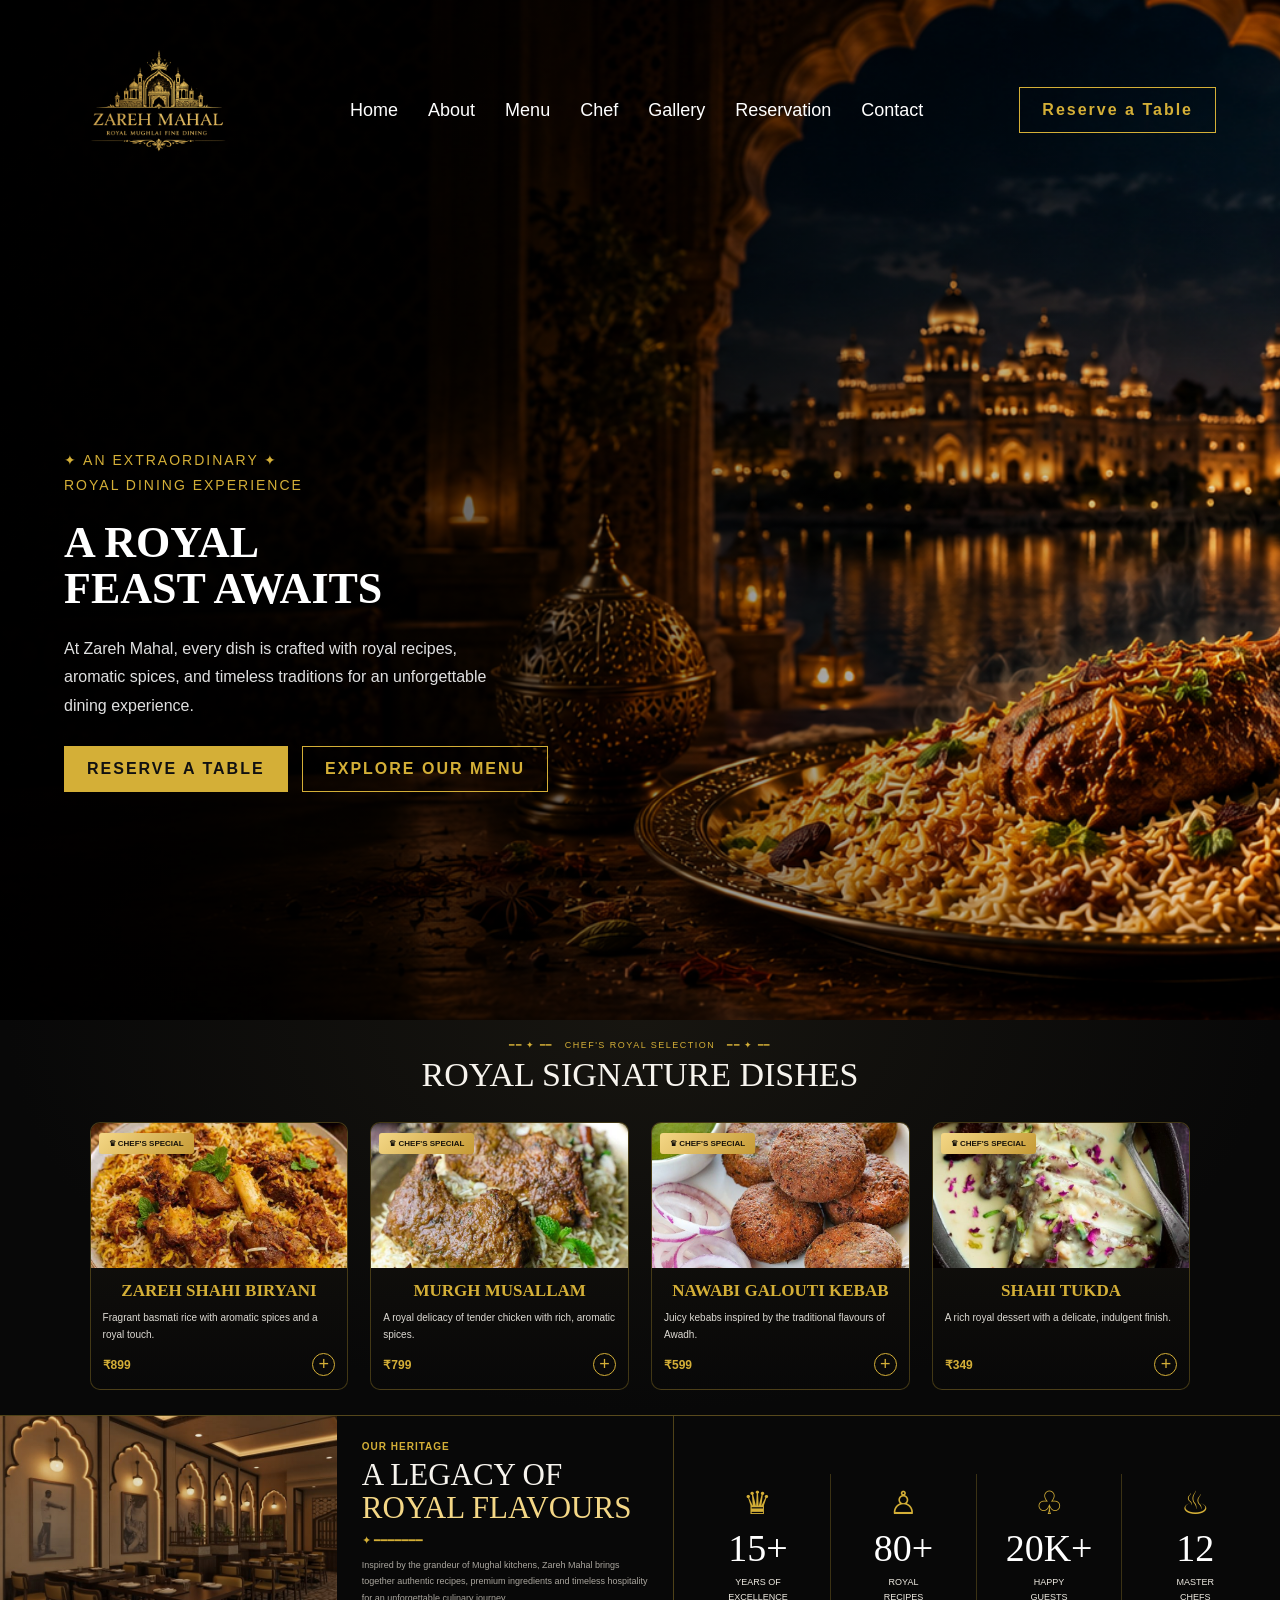
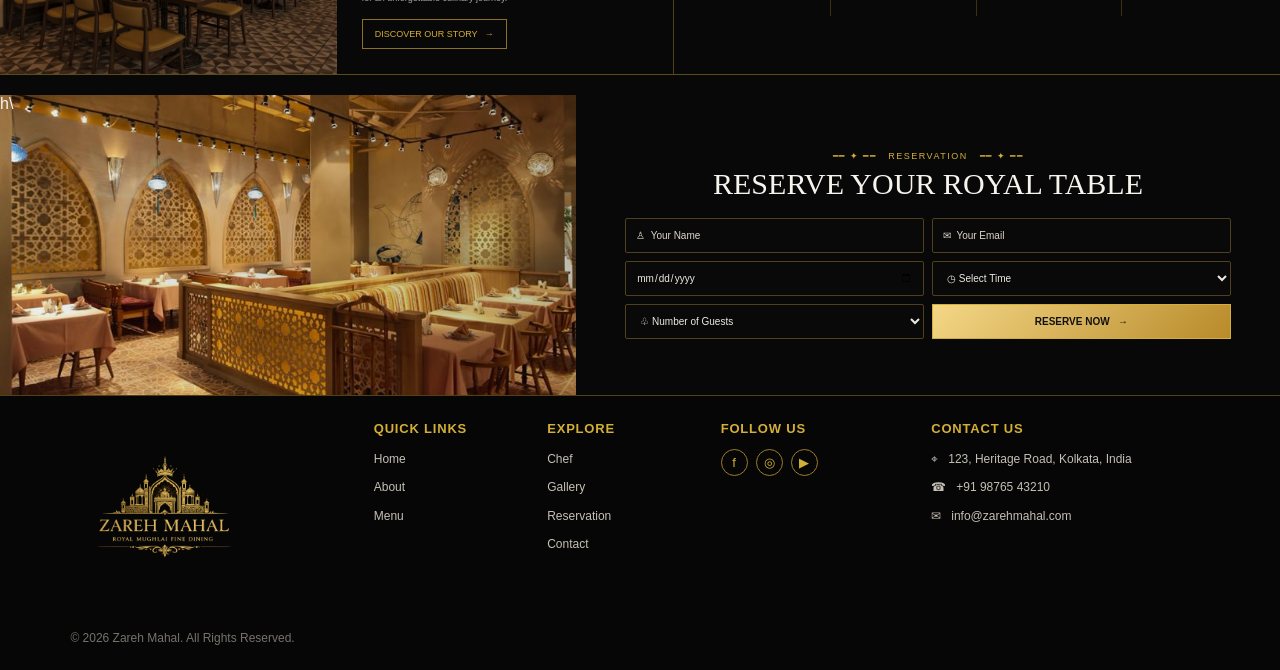
==== commit cb7bc464: "Update reservation buttons to navigate to the reservation section; enhance styles for better user ex" ====
--- a/index.html
+++ b/index.html
@@ -29,7 +29,7 @@
             <li><a href="#contact">Contact</a></li>
         </ul>
 
-        <button class="reserve">Reserve a Table</button>
+        <button class="reserve" onclick="window.location.href='#reservation'">Reserve a Table</button>
     </nav>
 
     <!-- Hero content -->
@@ -53,7 +53,7 @@
                 for an unforgettable dining experience.
             </p>
 
-            <button class="btn1">RESERVE A TABLE</button>
+            <button class="btn1" onclick="window.location.href='#reservation'">RESERVE A TABLE</button>
             <a href="menu.html">
                 <button class="btn2">EXPLORE OUR MENU</button>
             </a>
@@ -217,7 +217,7 @@
     <!-- RESERVATION SECTION -->
     <section class="reservation-section" id="reservation">
 
-        <div class="reservation-image"></div>
+        <div class="reservation-image">h\</div>
 
         <div class="reservation-content">
 
@@ -252,7 +252,7 @@
                 >
 
                 <select name="time" aria-label="Reservation time" required>
-                    <option value="">◷ Select Time</option>
+                    <option value=""disabled selected>◷ Select Time</option>
                     <option>12:00 PM</option>
                     <option>1:00 PM</option>
                     <option>2:00 PM</option>
@@ -262,7 +262,7 @@
                 </select>
 
                 <select name="guests" aria-label="Number of guests" required>
-                    <option value="">♧ Number of Guests</option>
+                    <option value=""disabled selected>♧ Number of Guests</option>
                     <option>1 Guest</option>
                     <option>2 Guests</option>
                     <option>3 Guests</option>
@@ -326,5 +326,3 @@
 
 </body>
 </html>
-
-
--- a/styles.css
+++ b/styles.css
@@ -57,8 +57,8 @@
 }
 
 .hero {
+    z-index: 0;
     min-height: 100vh;
-
     background-image:
         linear-gradient(
             to right,
@@ -78,9 +78,8 @@
     display: flex;
     align-items: center;
     justify-content: space-between;
-
     padding: 15px 5%;
-    background: transparent;
+    height: fit-content;
 }
 
 .logo img {
@@ -93,13 +92,15 @@
     align-items: center;
     gap: 30px;
     list-style: none;
+;
 }
 
 .nav-links a {
     color: white;
     text-decoration: none;
     font-size: 18px;
-    transition: color 0.3s ease;
+    text-transform: capitalize;
+    transition:0.45s ease-in;
 }
 
 .nav-links a:hover {
@@ -113,11 +114,25 @@
     border: 1px solid #d4af37;
     cursor: pointer;
     font-weight: bold;
+    letter-spacing: 2px;
+    
+}
+.btn1{
+    transition:0.35s ease-in;
+}
+.btn1:hover{
+    color: #d4af37; 
+    background: var(--black);
 }
 
 .reserve {
     background: transparent;
     color: #d4af37;
+    transition: 0.3s ease;
+}
+.reserve:hover{
+    background: var(--gold);
+    color: #080808; 
 }
 
 /* Hero content */
